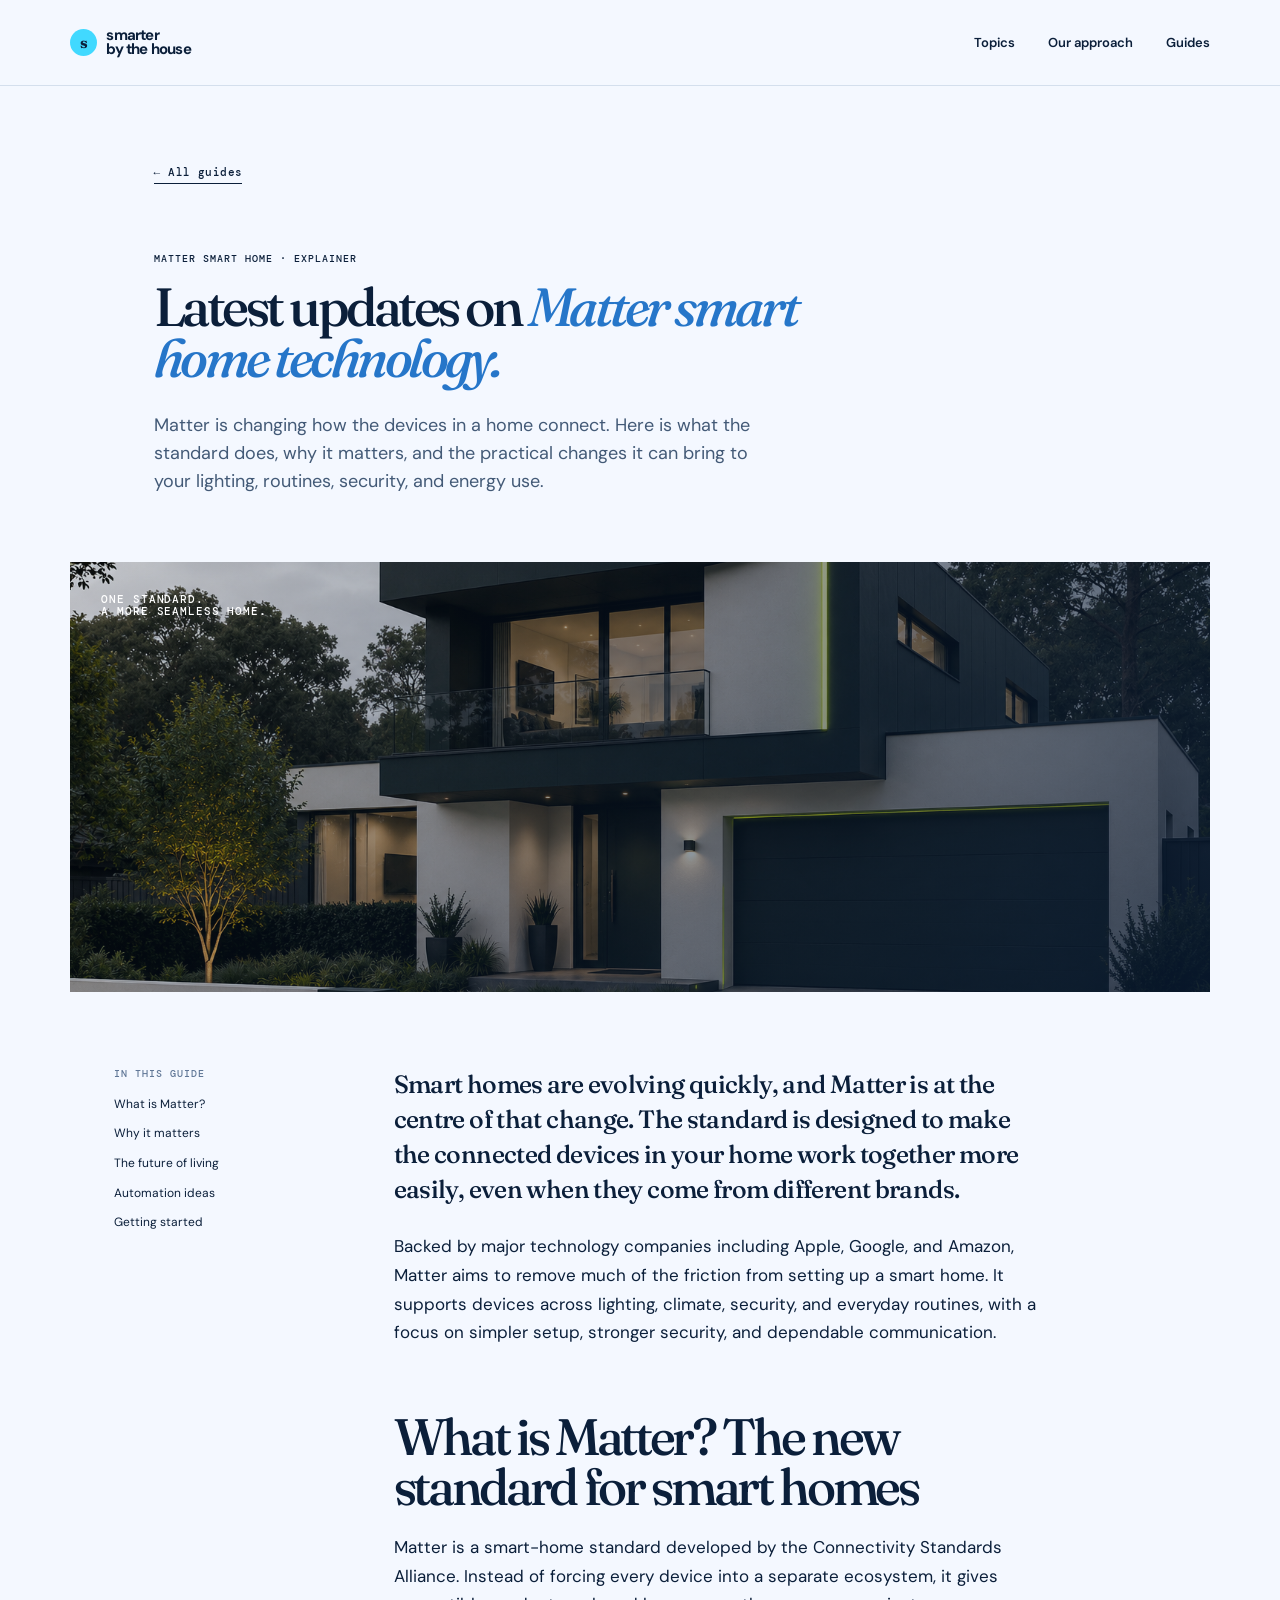
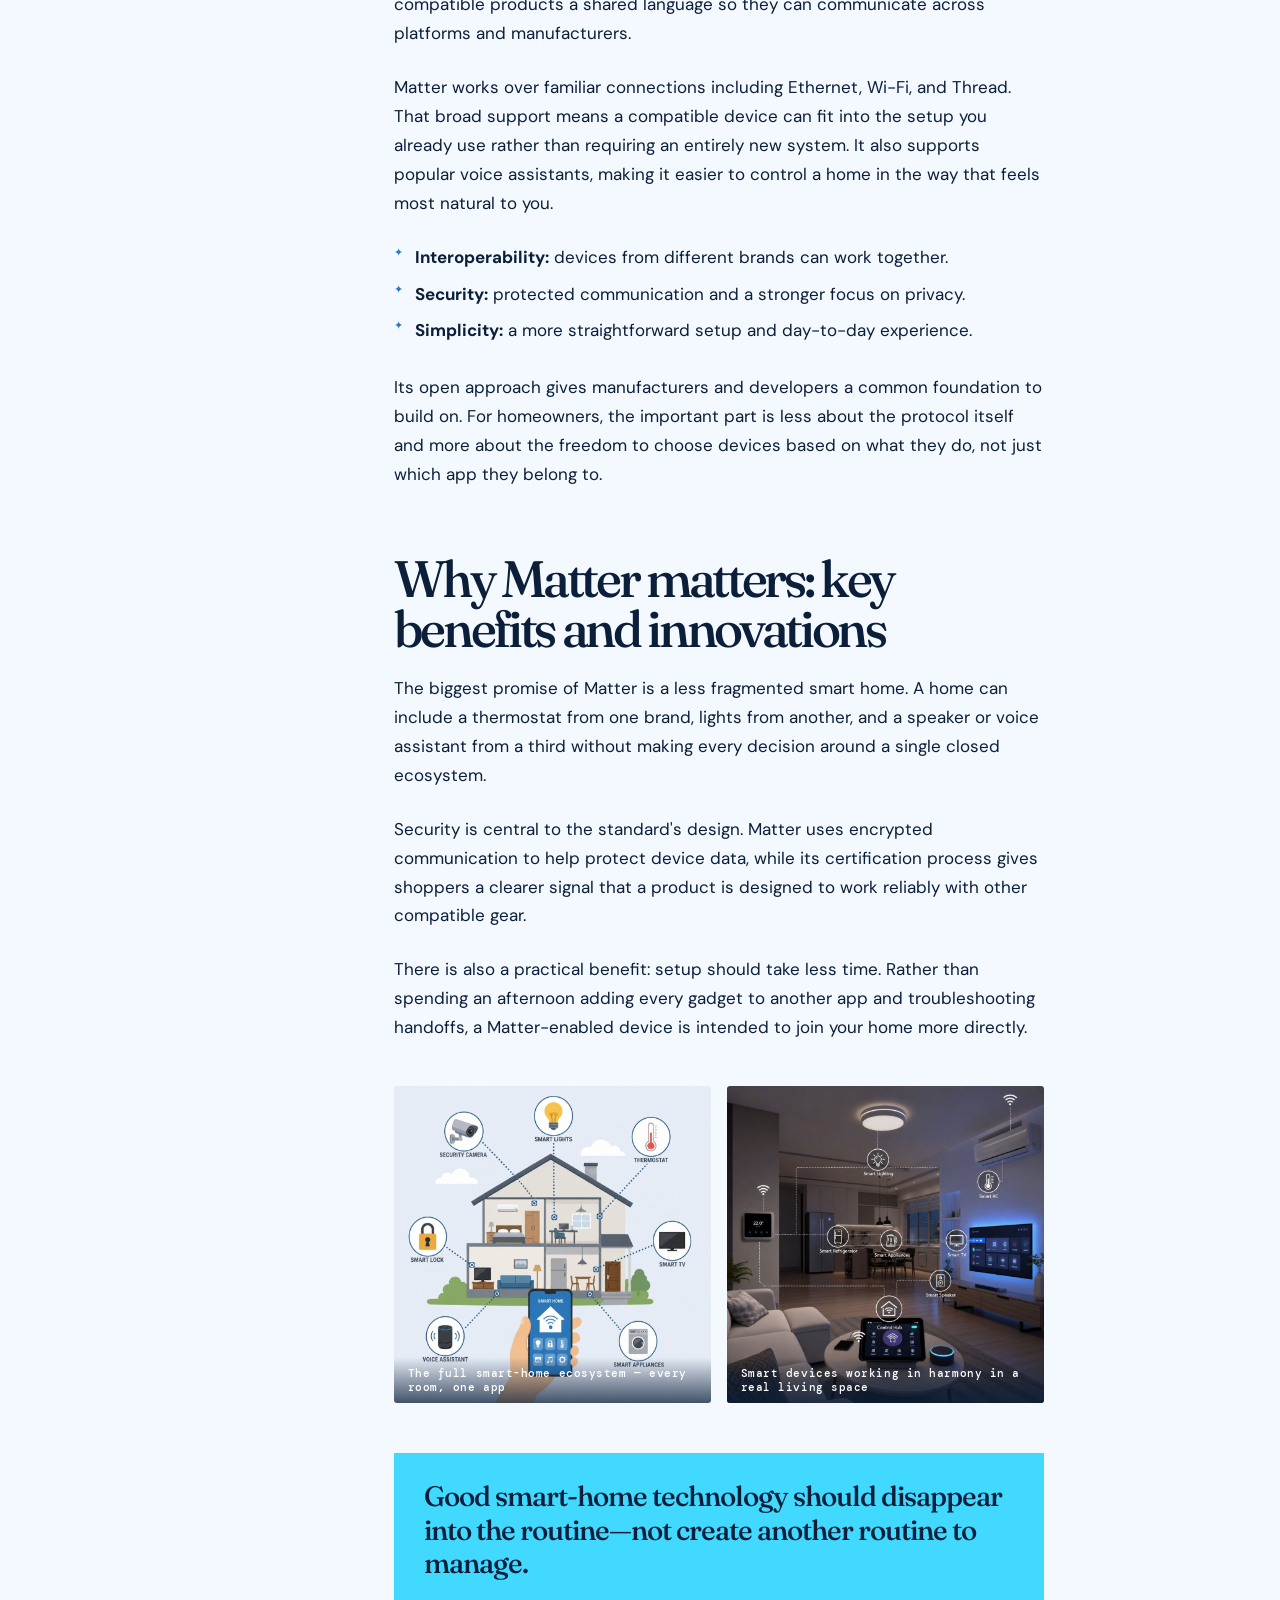
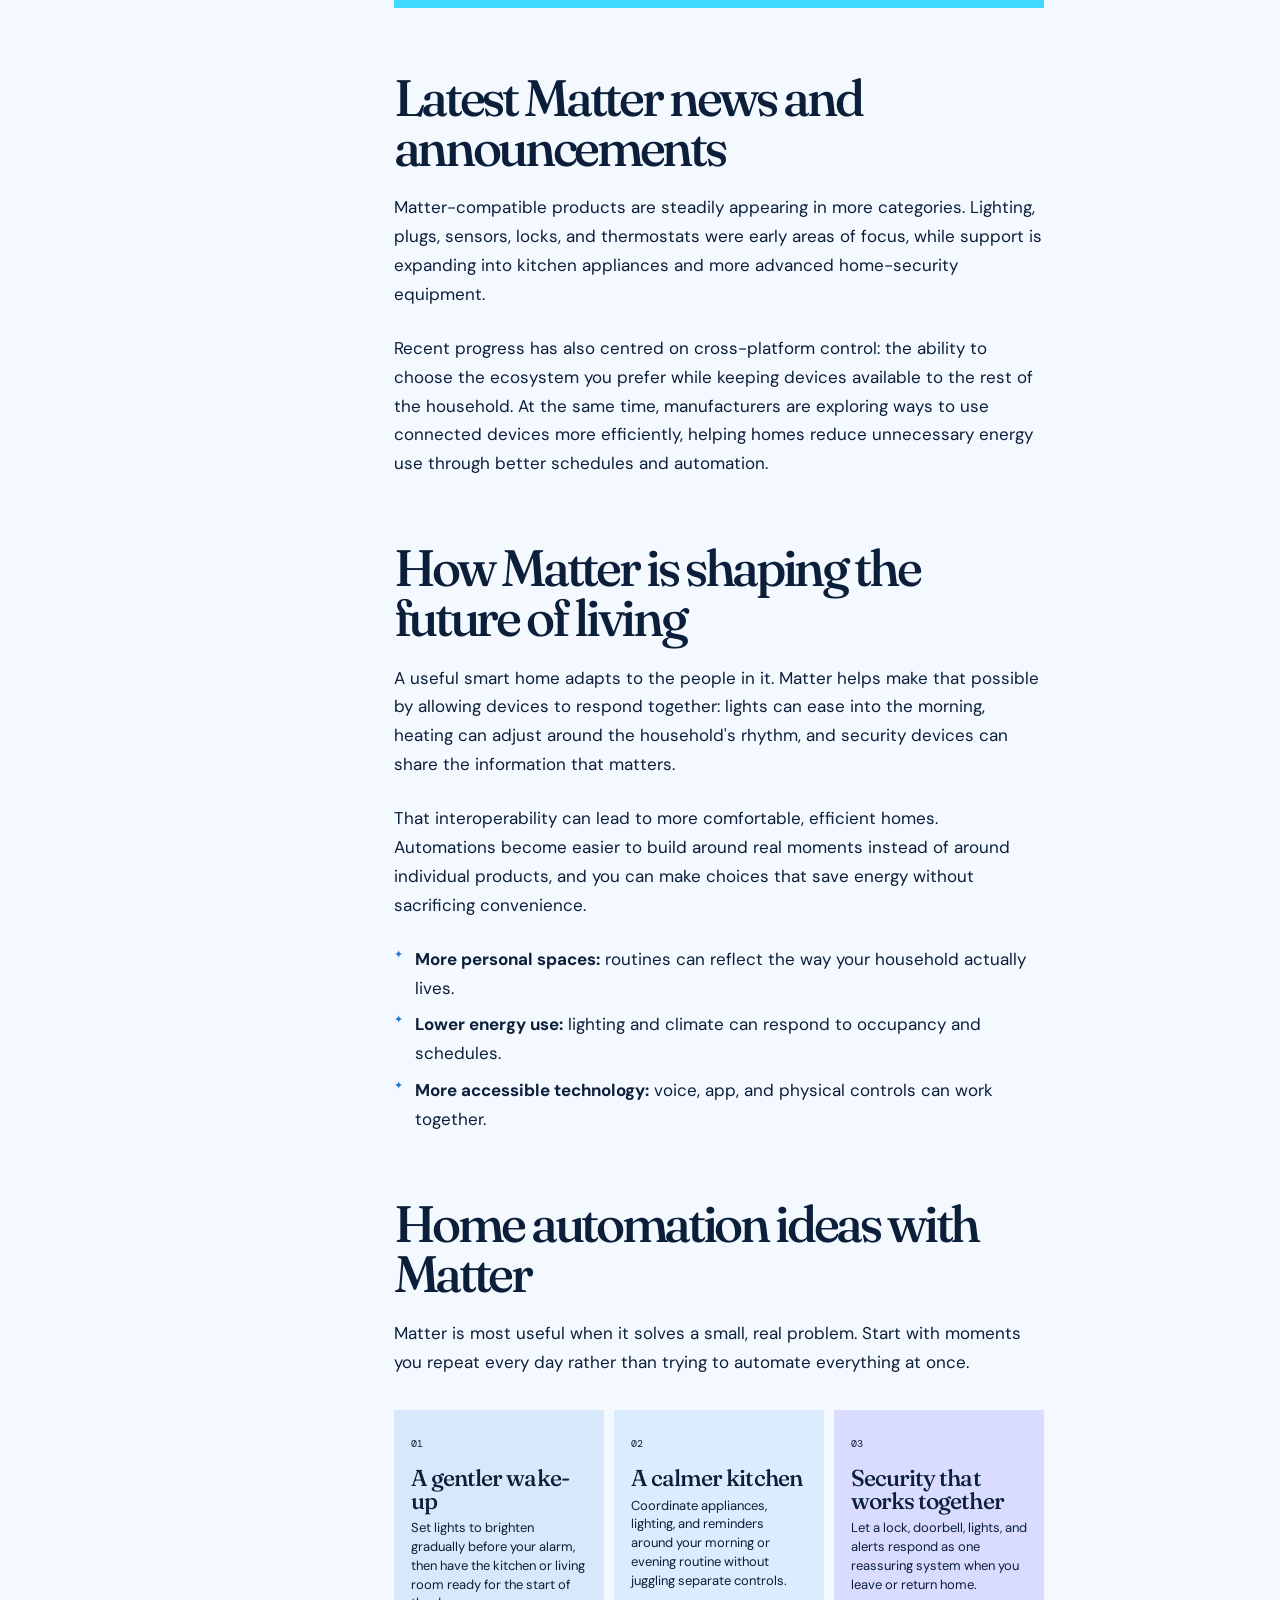
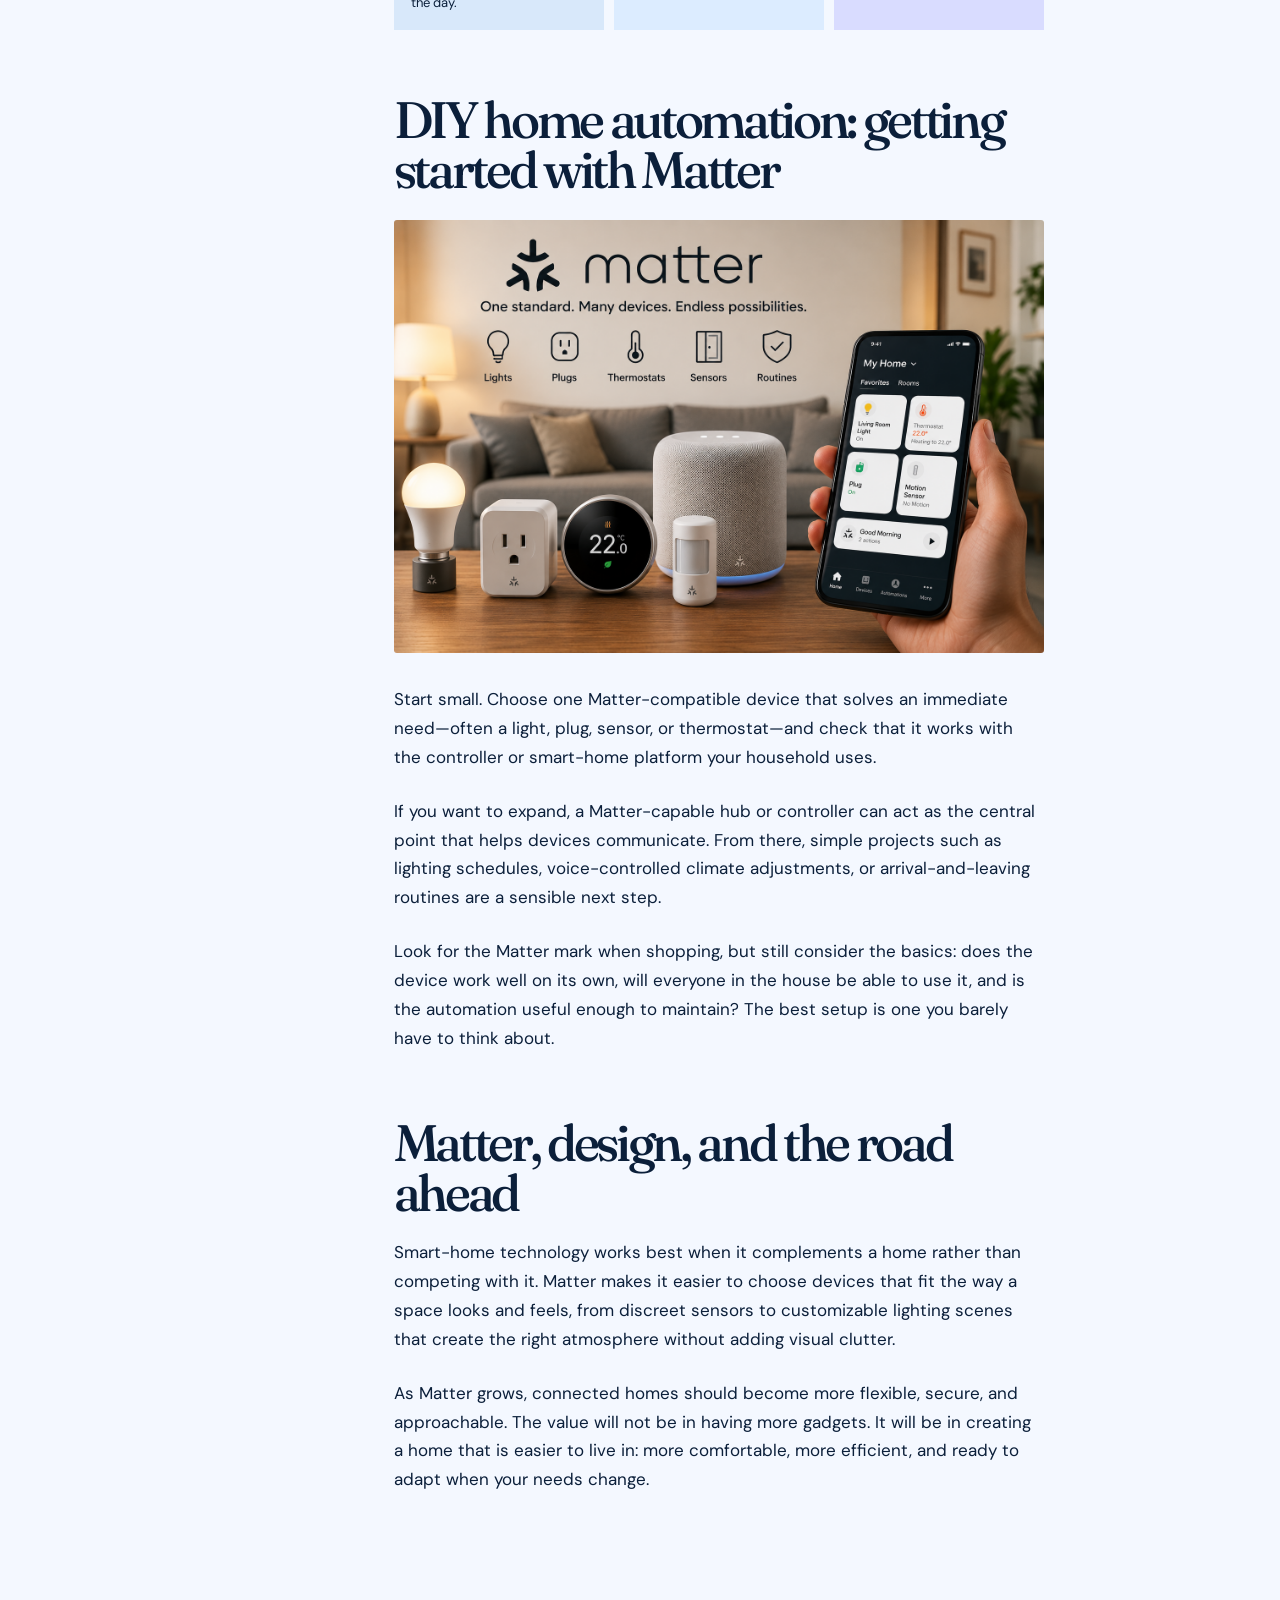
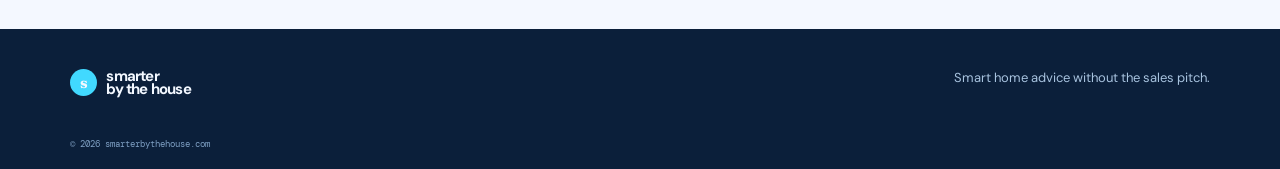
==== matter-smart-home.html @ ca1fa89e "Update matter-smart-home.html" ====
<!doctype html>
<html lang="en">
  <head>
    <meta charset="UTF-8" />
    <meta name="viewport" content="width=device-width, initial-scale=1.0" />
    <meta name="description" content="Stay updated with the latest in Matter smart home news. Discover how this revolutionary tech unifies home automation, enhancing security and interoperability." />
    <title>Matter Smart Home: Latest News &amp; Innovations | SmarterByTheHouse</title>
    <link rel="preconnect" href="https://fonts.googleapis.com" />
    <link rel="preconnect" href="https://fonts.gstatic.com" crossorigin />
    <link href="https://fonts.googleapis.com/css2?family=DM+Mono:wght@400;500&amp;family=DM+Sans:opsz,wght@9..40,400;9..40,500;9..40,600;9..40,700&amp;family=Fraunces:opsz,wght@9..144,500;9..144,600&amp;display=swap" rel="stylesheet" />
    <link rel="stylesheet" href="styles.css" />
  </head>
  <body>
    <header class="site-header" id="top">
      <a class="brand" href="/" aria-label="Smarter by the House home"><span class="brand-mark">S</span><span>smarter<br />by the house</span></a>
      <button class="menu-toggle" aria-label="Open navigation" aria-expanded="false"><span></span><span></span></button>
      <nav aria-label="Primary navigation">
        <a href="index#topics">Topics</a>
        <a href="index#approach">Our approach</a>
        <a href="index#guides">Guides</a>
      </nav>
    </header>

    <main>
      <article class="article-page">
        <header class="article-hero">
          <a class="back-link" href="index#guides">&larr; All guides</a>
          <p class="eyebrow">MATTER SMART HOME &middot; EXPLAINER</p>
          <h1>Latest updates on <em>Matter smart home technology.</em></h1>
          <p class="article-dek">Matter is changing how the devices in a home connect. Here is what the standard does, why it matters, and the practical changes it can bring to your lighting, routines, security, and energy use.</p>
        </header>

        <div class="article-feature" role="img" aria-label="A connected smart home at dusk"><span>ONE STANDARD.<br />A MORE SEAMLESS HOME.</span></div>

        <div class="article-layout">
          <aside class="article-aside" aria-label="Article details">
            <p>IN THIS GUIDE</p>
            <a href="#what-is-matter">What is Matter?</a>
            <a href="#why-it-matters">Why it matters</a>
            <a href="#living">The future of living</a>
            <a href="#ideas">Automation ideas</a>
            <a href="#getting-started">Getting started</a>
          </aside>

          <div class="article-content">
            <p class="article-lead">Smart homes are evolving quickly, and Matter is at the centre of that change. The standard is designed to make the connected devices in your home work together more easily, even when they come from different brands.</p>
            <p>Backed by major technology companies including Apple, Google, and Amazon, Matter aims to remove much of the friction from setting up a smart home. It supports devices across lighting, climate, security, and everyday routines, with a focus on simpler setup, stronger security, and dependable communication.</p>

            <h2 id="what-is-matter">What is Matter? The new standard for smart homes</h2>
            <p>Matter is a smart-home standard developed by the Connectivity Standards Alliance. Instead of forcing every device into a separate ecosystem, it gives compatible products a shared language so they can communicate across platforms and manufacturers.</p>
            <p>Matter works over familiar connections including Ethernet, Wi-Fi, and Thread. That broad support means a compatible device can fit into the setup you already use rather than requiring an entirely new system. It also supports popular voice assistants, making it easier to control a home in the way that feels most natural to you.</p>
            <ul>
              <li><strong>Interoperability:</strong> devices from different brands can work together.</li>
              <li><strong>Security:</strong> protected communication and a stronger focus on privacy.</li>
              <li><strong>Simplicity:</strong> a more straightforward setup and day-to-day experience.</li>
            </ul>
            <p>Its open approach gives manufacturers and developers a common foundation to build on. For homeowners, the important part is less about the protocol itself and more about the freedom to choose devices based on what they do, not just which app they belong to.</p>

            <h2 id="why-it-matters">Why Matter matters: key benefits and innovations</h2>
            <p>The biggest promise of Matter is a less fragmented smart home. A home can include a thermostat from one brand, lights from another, and a speaker or voice assistant from a third without making every decision around a single closed ecosystem.</p>
            <p>Security is central to the standard's design. Matter uses encrypted communication to help protect device data, while its certification process gives shoppers a clearer signal that a product is designed to work reliably with other compatible gear.</p>
            <p>There is also a practical benefit: setup should take less time. Rather than spending an afternoon adding every gadget to another app and troubleshooting handoffs, a Matter-enabled device is intended to join your home more directly.</p>


            <div class="article-showcase">
              <figure class="article-showcase-fig">
                <img src="assets/smart-home-ecosystem.png" alt="Smart home ecosystem diagram showing connected devices — smart lights, thermostat, security camera, smart lock, smart TV, smart appliances and voice assistant — all linked to a central smartphone app" loading="lazy" />
                <figcaption>The full smart-home ecosystem &mdash; every room, one app</figcaption>
              </figure>
              <figure class="article-showcase-fig">
                <img src="assets/connected-smart-home.png" alt="Modern living room with smart home devices connected via a control hub, including smart lighting, refrigerator, appliances, TV, speaker and AC" loading="lazy" />
                <figcaption>Smart devices working in harmony in a real living space</figcaption>
              </figure>
            </div>

            <blockquote>Good smart-home technology should disappear into the routine&mdash;not create another routine to manage.</blockquote>

            <h2>Latest Matter news and announcements</h2>
            <p>Matter-compatible products are steadily appearing in more categories. Lighting, plugs, sensors, locks, and thermostats were early areas of focus, while support is expanding into kitchen appliances and more advanced home-security equipment.</p>
            <p>Recent progress has also centred on cross-platform control: the ability to choose the ecosystem you prefer while keeping devices available to the rest of the household. At the same time, manufacturers are exploring ways to use connected devices more efficiently, helping homes reduce unnecessary energy use through better schedules and automation.</p>

            <h2 id="living">How Matter is shaping the future of living</h2>
            <p>A useful smart home adapts to the people in it. Matter helps make that possible by allowing devices to respond together: lights can ease into the morning, heating can adjust around the household's rhythm, and security devices can share the information that matters.</p>
            <p>That interoperability can lead to more comfortable, efficient homes. Automations become easier to build around real moments instead of around individual products, and you can make choices that save energy without sacrificing convenience.</p>
            <ul>
              <li><strong>More personal spaces:</strong> routines can reflect the way your household actually lives.</li>
              <li><strong>Lower energy use:</strong> lighting and climate can respond to occupancy and schedules.</li>
              <li><strong>More accessible technology:</strong> voice, app, and physical controls can work together.</li>
            </ul>

            <h2 id="ideas">Home automation ideas with Matter</h2>
            <p>Matter is most useful when it solves a small, real problem. Start with moments you repeat every day rather than trying to automate everything at once.</p>
            <div class="idea-grid">
              <section><span>01</span><h3>A gentler wake-up</h3><p>Set lights to brighten gradually before your alarm, then have the kitchen or living room ready for the start of the day.</p></section>
              <section><span>02</span><h3>A calmer kitchen</h3><p>Coordinate appliances, lighting, and reminders around your morning or evening routine without juggling separate controls.</p></section>
              <section><span>03</span><h3>Security that works together</h3><p>Let a lock, doorbell, lights, and alerts respond as one reassuring system when you leave or return home.</p></section>
            </div>

            <h2 id="getting-started">DIY home automation: getting started with Matter</h2>
            <figure class="article-matter-img">
              <img src="assets/ChatGPT Image Jul 29, 2026, 10_33_32 PM.png" alt="Matter smart home standard — one standard, many devices including lights, plugs, thermostats, sensors and routines, all controlled from a smartphone app" loading="lazy" />
            </figure>
            <p>Start small. Choose one Matter-compatible device that solves an immediate need&mdash;often a light, plug, sensor, or thermostat&mdash;and check that it works with the controller or smart-home platform your household uses.</p>
            <p>If you want to expand, a Matter-capable hub or controller can act as the central point that helps devices communicate. From there, simple projects such as lighting schedules, voice-controlled climate adjustments, or arrival-and-leaving routines are a sensible next step.</p>
            <p>Look for the Matter mark when shopping, but still consider the basics: does the device work well on its own, will everyone in the house be able to use it, and is the automation useful enough to maintain? The best setup is one you barely have to think about.</p>

            <h2>Matter, design, and the road ahead</h2>
            <p>Smart-home technology works best when it complements a home rather than competing with it. Matter makes it easier to choose devices that fit the way a space looks and feels, from discreet sensors to customizable lighting scenes that create the right atmosphere without adding visual clutter.</p>
            <p>As Matter grows, connected homes should become more flexible, secure, and approachable. The value will not be in having more gadgets. It will be in creating a home that is easier to live in: more comfortable, more efficient, and ready to adapt when your needs change.</p>
          </div>
        </div>
      </article>
    </main>

    <footer>
      <a class="brand" href="/"><span class="brand-mark">S</span><span>smarter<br />by the house</span></a>
      <p>Smart home advice without the sales pitch.</p>
      <small>&copy; 2026 smarterbythehouse.com</small>
    </footer>
    <script src="script.js"></script>
  </body>
</html>
---- styles.css ----
:root { --ink: #0b1f3a; --paper: #f4f8ff; --acid: #41d9ff; --orange: #5d7cff; --muted: #566b85; --line: #d4dfed; }
* { box-sizing: border-box; }
html { scroll-behavior: smooth; }
body { margin: 0; background: var(--paper); color: var(--ink); font-family: "DM Sans", sans-serif; }
a { color: inherit; text-decoration: none; }
.site-header { height: 86px; padding: 0 clamp(1.5rem, 5.5vw, 5.5rem); display: flex; align-items: center; justify-content: space-between; border-bottom: 1px solid var(--line); }
.brand { display: flex; align-items: center; gap: 9px; width: fit-content; font-size: 15px; font-weight: 700; line-height: .88; letter-spacing: -.8px; text-transform: lowercase; }
.brand-mark { width: 27px; height: 27px; display: grid; place-items: center; border-radius: 50%; background: var(--acid); font-family: Fraunces, serif; font-size: 15px; }
nav { display: flex; gap: 33px; font-size: 13px; font-weight: 600; }
nav a { padding: 7px 0; border-bottom: 1px solid transparent; } nav a:hover { border-color: var(--ink); }
.menu-toggle { display: none; }
.hero { min-height: 620px; display: grid; grid-template-columns: 49% 51%; padding-left: clamp(1.5rem, 5.5vw, 5.5rem); }
.hero-copy { padding: clamp(4.5rem, 9vw, 8rem) 3rem 3rem 0; display: flex; flex-direction: column; align-items: flex-start; justify-content: center; }
.eyebrow { margin: 0 0 17px; font: 500 10px "DM Mono", monospace; letter-spacing: .1em; }
h1, h2 { margin: 0; font-family: Fraunces, Georgia, serif; font-weight: 500; letter-spacing: -.065em; line-height: .94; }
h1 { font-size: clamp(3.9rem, 7.2vw, 7rem); } h1 em, h2 em { font-style: italic; color: #2676c9; }
.hero-intro { max-width: 390px; margin: 28px 0 30px; color: #435a77; font-size: 17px; line-height: 1.55; }
.button { display: inline-flex; align-items: center; gap: 31px; padding: 15px 17px; background: var(--ink); color: #fff; font-size: 13px; font-weight: 600; } .button span { font-size: 18px; }
.hero-visual { position: relative; overflow: hidden; min-height: 620px; background: #8fb5ea url("assets/modern-smart-home.png") center / cover no-repeat; }
.sun { position: absolute; top: 12%; right: 10%; width: min(34vw, 440px); aspect-ratio: 1; border-radius: 50%; background: #d9f6ff; }
.window { position: absolute; inset: 0; display: grid; grid-template-columns: 1fr 1fr; grid-template-rows: 1fr 1fr; border: 13px solid #dceaff; opacity: .76; } .window i { border: 4px solid #dceaff; }
.lamp { position: absolute; left: 22%; bottom: 12%; width: 180px; height: 270px; z-index: 2; } .lamp span { position: absolute; left: 24px; top: 0; width: 132px; height: 100px; border-radius: 70px 70px 18px 18px; background: #5d7cff; } .lamp i { position: absolute; left: 84px; top: 98px; width: 13px; height: 160px; background: #173a65; } .lamp i::after { content: ""; position: absolute; bottom: 0; left: -39px; width: 91px; height: 12px; border-radius: 50%; background: #173a65; }
.plant { position: absolute; right: 3%; bottom: -10px; width: 180px; height: 250px; z-index: 2; } .plant::after { content: ""; position: absolute; bottom: 0; left: 63px; width: 72px; height: 70px; border-radius: 45% 45% 8px 8px; background: #9fc7ed; } .plant i { position: absolute; bottom: 55px; left: 94px; width: 42px; height: 147px; border-radius: 100% 0 100% 0; background: #176eaa; transform-origin: bottom left; } .plant i:nth-child(2) { transform: rotate(43deg) scale(.82); } .plant i:nth-child(3) { transform: rotate(84deg) scale(.72); } .plant i:nth-child(4) { transform: rotate(-42deg) scale(.83); } .plant i:nth-child(5) { transform: rotate(-82deg) scale(.7); }
.hero-visual p { position: absolute; top: 32px; left: 32px; z-index: 3; margin: 0; font: 500 11px/1.04 "DM Mono", monospace; letter-spacing: .05em; }
.intro-band { min-height: 56px; display: flex; align-items: center; justify-content: space-around; gap: 30px; overflow: hidden; background: var(--acid); white-space: nowrap; font: 500 11px "DM Mono", monospace; letter-spacing: .07em; } .intro-band span { font-size: 18px; }
.section { padding: 118px clamp(1.5rem, 5.5vw, 5.5rem); } .section-heading { max-width: 620px; } h2 { font-size: clamp(3rem, 5vw, 4.8rem); }
.topic-grid { display: grid; grid-template-columns: repeat(4, 1fr); gap: 14px; margin-top: 55px; }.topic-card { position: relative; min-height: 273px; padding: 20px; display: flex; flex-direction: column; overflow: hidden; }.topic-card--light { background: #dcecff; }.topic-card--climate { background: #cceaf4; }.topic-card--security { background: #d9dcff; }.topic-card--routines { background: #b9e5e0; }.topic-number { font: 10px "DM Mono", monospace; }.topic-card h3 { margin: auto 0 10px; font: 500 29px/.97 Fraunces, serif; letter-spacing: -.05em; }.topic-card p { max-width: 200px; margin: 0; font-size: 13px; line-height: 1.45; }.topic-icon { position: absolute; top: -29px; right: -3px; font: 108px/.9 Fraunces, serif; opacity: .22; }
.approach { display: grid; grid-template-columns: 48% 52%; background: var(--ink); color: #f3f8ff; }.approach-art { position: relative; min-height: 600px; overflow: hidden; background: #1c5d99; }.home-shape { position: absolute; width: 340px; height: 285px; bottom: 0; left: 50%; background: #82c4ff; transform: translateX(-50%); }.home-shape::before { content: ""; position: absolute; width: 250px; height: 250px; top: -125px; left: 45px; background: #82c4ff; transform: rotate(45deg); }.home-shape i { position: absolute; z-index: 2; background: #123e70; }.home-shape i:nth-child(1) { left: 44px; bottom: 0; width: 100px; height: 150px; }.home-shape i:nth-child(2) { right: 45px; bottom: 40px; width: 72px; height: 72px; }.home-shape i:nth-child(3) { right: 45px; bottom: 142px; width: 72px; height: 72px; }.home-shape i:nth-child(4) { right: 136px; bottom: 142px; width: 72px; height: 72px; }.approach-art > span { position: absolute; top: 34px; left: 34px; font: 500 11px/.98 "DM Mono", monospace; letter-spacing: .08em; }.approach-copy { padding: 104px clamp(1.5rem, 7vw, 8rem); }.approach-copy h2 em { color: var(--acid); }.approach-copy > p:not(.eyebrow) { max-width: 445px; margin: 31px 0; color: #bfdbf4; font-size: 16px; line-height: 1.6; }.approach-copy ul { margin: 0; padding: 0; list-style: none; border-top: 1px solid #476c94; }.approach-copy li { padding: 15px 0; border-bottom: 1px solid #476c94; font-size: 14px; }.approach-copy li span { display: inline-block; width: 48px; color: var(--acid); font: 10px "DM Mono", monospace; }
.guides { background: #e8f1fc; }
.guide-grid { display: grid; grid-template-columns: repeat(2, 1fr); gap: 14px; margin-top: 55px; }
.guide-card { min-height: 305px; padding: 28px; display: flex; flex-direction: column; background: #fbfdff; border: 1px solid var(--line); }
.guide-card:nth-child(2) { background: #d8e8fa; }
.guide-type { margin: 0; font: 500 10px "DM Mono", monospace; letter-spacing: .1em; }
.guide-card h3 { max-width: 430px; margin: 54px 0 13px; font: 500 clamp(1.85rem, 3vw, 2.7rem)/.98 Fraunces, serif; letter-spacing: -.05em; }
.guide-card > p:not(.guide-type) { max-width: 510px; margin: 0; color: #435a77; font-size: 14px; line-height: 1.55; }
.guide-card a { width: fit-content; margin-top: auto; padding-top: 26px; font-size: 13px; font-weight: 600; border-bottom: 1px solid var(--ink); }
.guide-card a span { margin-left: 22px; font-size: 17px; }
footer { display: grid; grid-template-columns: 1fr 1fr; gap: 12px; padding: 40px clamp(1.5rem, 5.5vw, 5.5rem) 19px; background: var(--ink); color: #f3f8ff; } footer > p { margin: 0; color: #a8c3df; font-size: 13px; text-align: right; } footer small { grid-column: 1 / -1; margin-top: 30px; color: #7fa0c4; font: 9px "DM Mono", monospace; }
.article-page { padding-bottom: 110px; }
.article-hero { max-width: 980px; padding: 74px clamp(1.5rem, 12vw, 12rem) 66px; }
.back-link { display: inline-block; margin-bottom: 68px; padding-bottom: 4px; border-bottom: 1px solid var(--ink); font: 500 11px "DM Mono", monospace; letter-spacing: .04em; }
.article-hero h1 { font-size: clamp(2.4rem, 4.2vw, 4.2rem); }
.article-dek { max-width: 620px; margin: 29px 0 0; color: #4e5d53; font-size: 18px; line-height: 1.55; }
.article-feature { min-height: 430px; margin: 0 clamp(1.5rem, 5.5vw, 5.5rem); padding: 31px; display: flex; align-items: flex-start; background: linear-gradient(125deg, rgba(25,42,34,.1), rgba(25,42,34,.6)), url("assets/modern-smart-home.png") center / cover; color: #fff; }
.article-feature span { font: 500 11px/1.1 "DM Mono", monospace; letter-spacing: .08em; }
.article-layout { display: grid; grid-template-columns: 190px minmax(0, 650px); gap: clamp(2rem, 7vw, 8rem); max-width: 1100px; margin: 75px auto 0; padding: 0 1.5rem; }
.article-aside { align-self: start; position: sticky; top: 30px; display: flex; flex-direction: column; gap: 13px; font-size: 12px; line-height: 1.3; }
.article-aside p { margin: 0 0 4px; color: #607064; font: 500 10px "DM Mono", monospace; letter-spacing: .1em; }
.article-aside a { width: fit-content; border-bottom: 1px solid transparent; }.article-aside a:hover { border-color: var(--ink); }
.article-content { font-size: 17px; line-height: 1.7; }.article-content p { margin: 0 0 25px; }.article-lead { color: var(--ink); font: 500 25px/1.4 Fraunces, serif; letter-spacing: -.025em; }.article-content h2 { margin: 65px 0 20px; font-size: clamp(2.35rem, 4vw, 3.6rem); line-height: .98; }.article-content h3 { margin: 11px 0 7px; font: 500 23px/.98 Fraunces, serif; letter-spacing: -.04em; }.article-content ul { margin: 0 0 28px; padding: 0; list-style: none; }.article-content li { margin-bottom: 8px; padding-left: 21px; position: relative; }.article-content li::before { content: "✦"; position: absolute; left: 0; color: #6f9047; font-size: 11px; }.article-content blockquote { margin: 47px 0; padding: 27px 30px; background: var(--acid); font: 500 28px/1.2 Fraunces, serif; letter-spacing: -.035em; }.idea-grid { display: grid; grid-template-columns: repeat(3, 1fr); gap: 10px; margin: 33px 0 49px; }.idea-grid section { padding: 17px; background: #d8e5d1; }.idea-grid section:nth-child(2) { background: #e8dfc8; }.idea-grid section:nth-child(3) { background: #d9d0ea; }.idea-grid span { font: 10px "DM Mono", monospace; }.idea-grid p { margin: 0; font-size: 13px; line-height: 1.45; }
.article-dek { color: #435a77; }
.article-matter-img { margin: 24px 0 32px; }
.article-matter-img img { width: 100%; border-radius: 3px; display: block; }
.article-feature { background-image: linear-gradient(125deg, rgba(11,31,58,.12), rgba(11,31,58,.72)), url("assets/modern-smart-home.png"); }
.article-aside p { color: #607797; }
.article-content li::before { color: #2676c9; }
.idea-grid section { background: #d8e8fa; }.idea-grid section:nth-child(2) { background: #dcecff; }.idea-grid section:nth-child(3) { background: #d9dcff; }
.article-showcase { display: grid; grid-template-columns: 1fr 1fr; gap: 16px; margin: 44px 0 50px; }
.article-showcase-fig { margin: 0; position: relative; overflow: hidden; border-radius: 3px; }
.article-showcase-fig img { width: 100%; aspect-ratio: 1 / 1; object-fit: cover; display: block; transition: transform .5s ease; }
.article-showcase-fig:hover img { transform: scale(1.04); }
.article-showcase-fig figcaption { position: absolute; bottom: 0; left: 0; right: 0; padding: 9px 14px; background: linear-gradient(to top, rgba(11,31,58,.75), transparent); color: #fff; font: 500 11px "DM Mono", monospace; letter-spacing: .05em; }
@media (max-width: 850px) { .site-header { height: 68px; }.menu-toggle { display: grid; gap: 5px; padding: 10px; border: 0; background: transparent; }.menu-toggle span { display: block; width: 21px; height: 1px; background: var(--ink); } nav { position: absolute; top: 68px; left: 0; right: 0; z-index: 10; display: none; padding: 12px 5vw 19px; flex-direction: column; gap: 4px; background: var(--paper); border-bottom: 1px solid var(--line); } nav.open { display: flex; } nav a { padding: 9px 0; }.hero { min-height: 0; grid-template-columns: 1fr; padding: 0; }.hero-copy { min-height: 510px; padding: 78px 7vw 50px; }.hero-visual { min-height: 410px; }.sun { width: 310px; }.lamp { left: 19%; transform: scale(.8); transform-origin: bottom left; }.plant { transform: scale(.78); transform-origin: bottom right; }.intro-band { justify-content: flex-start; padding-left: 20px; }.intro-band p:nth-of-type(2) { display: none; }.section { padding: 76px 7vw; }.topic-grid { grid-template-columns: 1fr 1fr; margin-top: 38px; }.topic-card { min-height: 240px; }.approach { grid-template-columns: 1fr; }.approach-art { min-height: 400px; }.approach-copy { padding: 75px 7vw; }.guide-grid { grid-template-columns: 1fr; margin-top: 38px; }.guide-card { min-height: 280px; } footer { padding: 35px 7vw 18px; } }
@media (max-width: 850px) { .article-hero { padding: 55px 7vw 46px; }.article-feature { min-height: 320px; margin: 0; }.article-layout { grid-template-columns: 1fr; gap: 35px; margin-top: 52px; padding: 0 7vw; }.article-aside { position: static; padding-bottom: 22px; border-bottom: 1px solid var(--line); }.idea-grid { grid-template-columns: 1fr; }.article-showcase { grid-template-columns: 1fr; }.article-showcase-fig img { aspect-ratio: 4 / 3; } }
@media (max-width: 480px) { h1 { font-size: 3.7rem; }.hero-copy { min-height: 480px; }.topic-grid { grid-template-columns: 1fr; }.topic-card { min-height: 210px; }.hero-visual { min-height: 330px; }.window { border-width: 8px; }.window i { border-width: 3px; }.approach-art { min-height: 340px; }.home-shape { transform: translateX(-50%) scale(.78); transform-origin: bottom center; } footer { grid-template-columns: 1fr; } footer > p { text-align: left; }.article-hero h1 { font-size: 3.45rem; }.article-dek { font-size: 16px; }.back-link { margin-bottom: 48px; }.article-content { font-size: 16px; }.article-lead { font-size: 22px; }.article-content blockquote { padding: 23px; font-size: 24px; } }
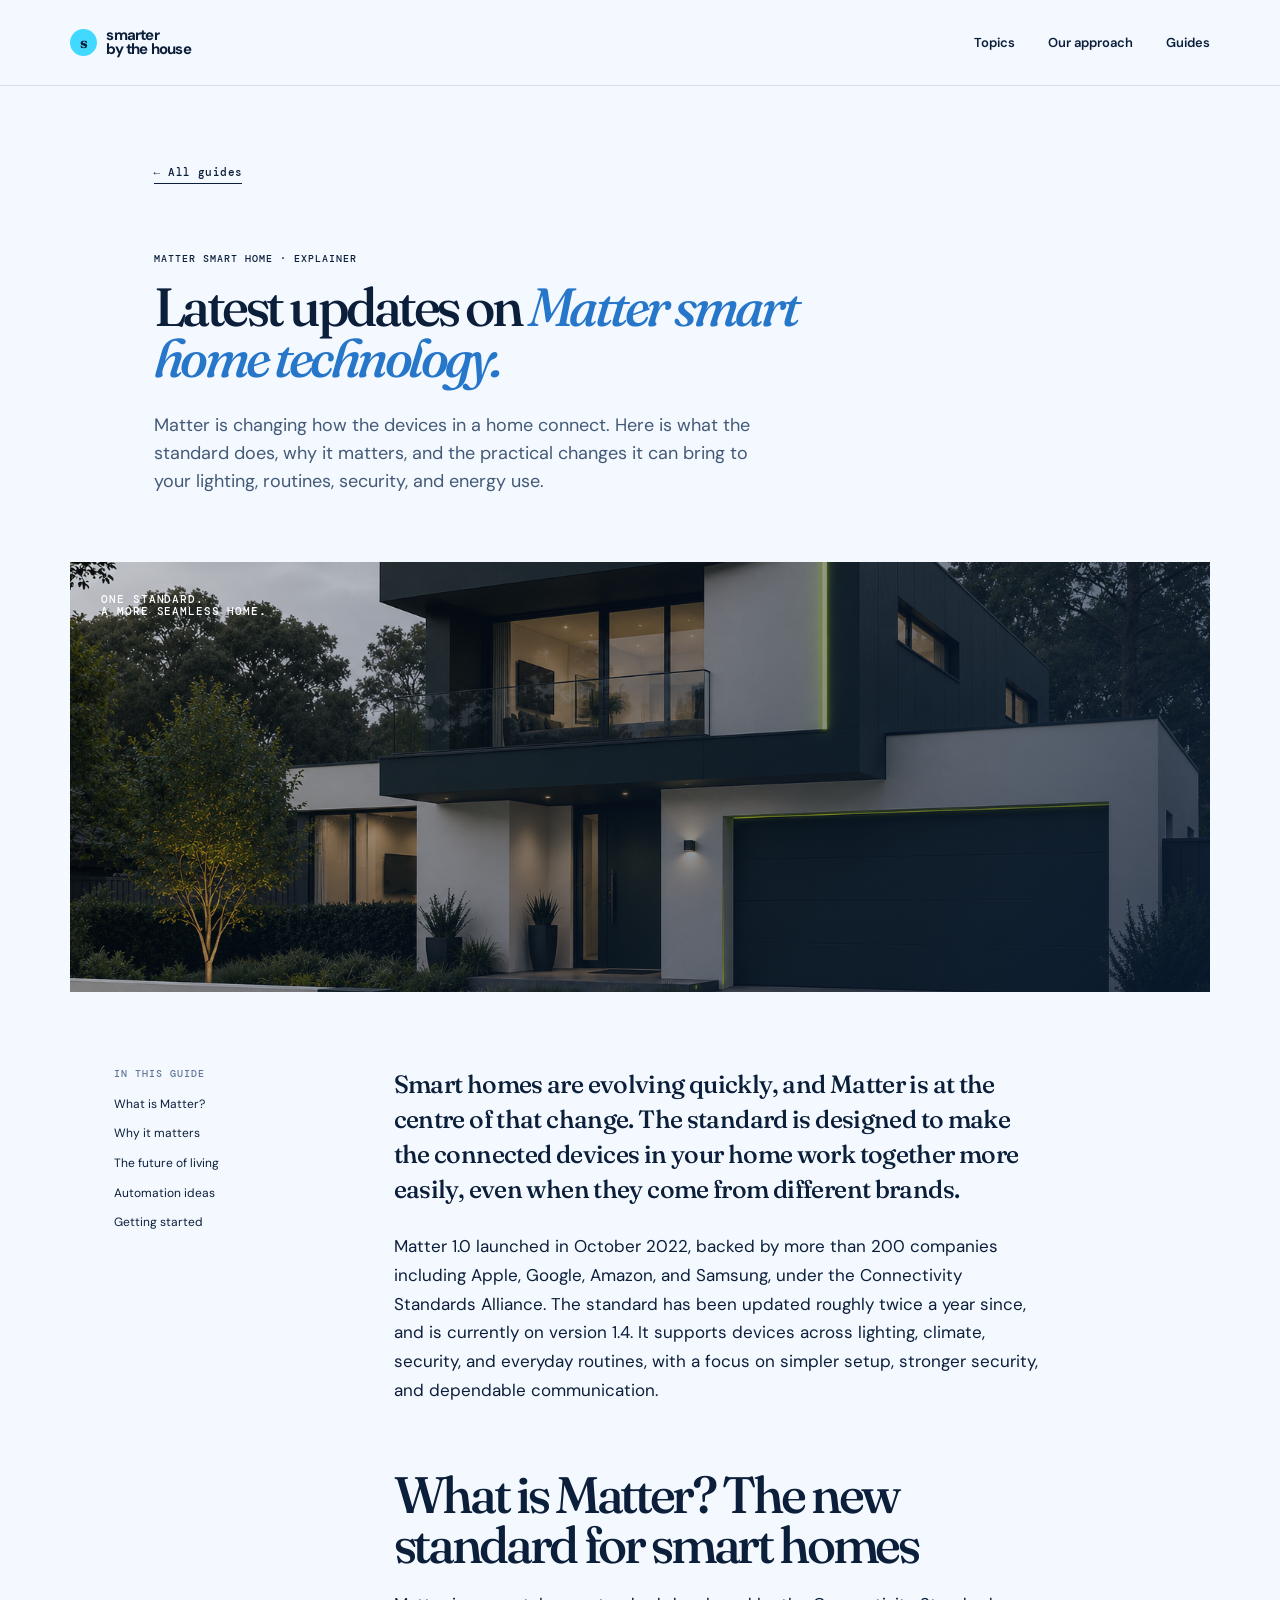
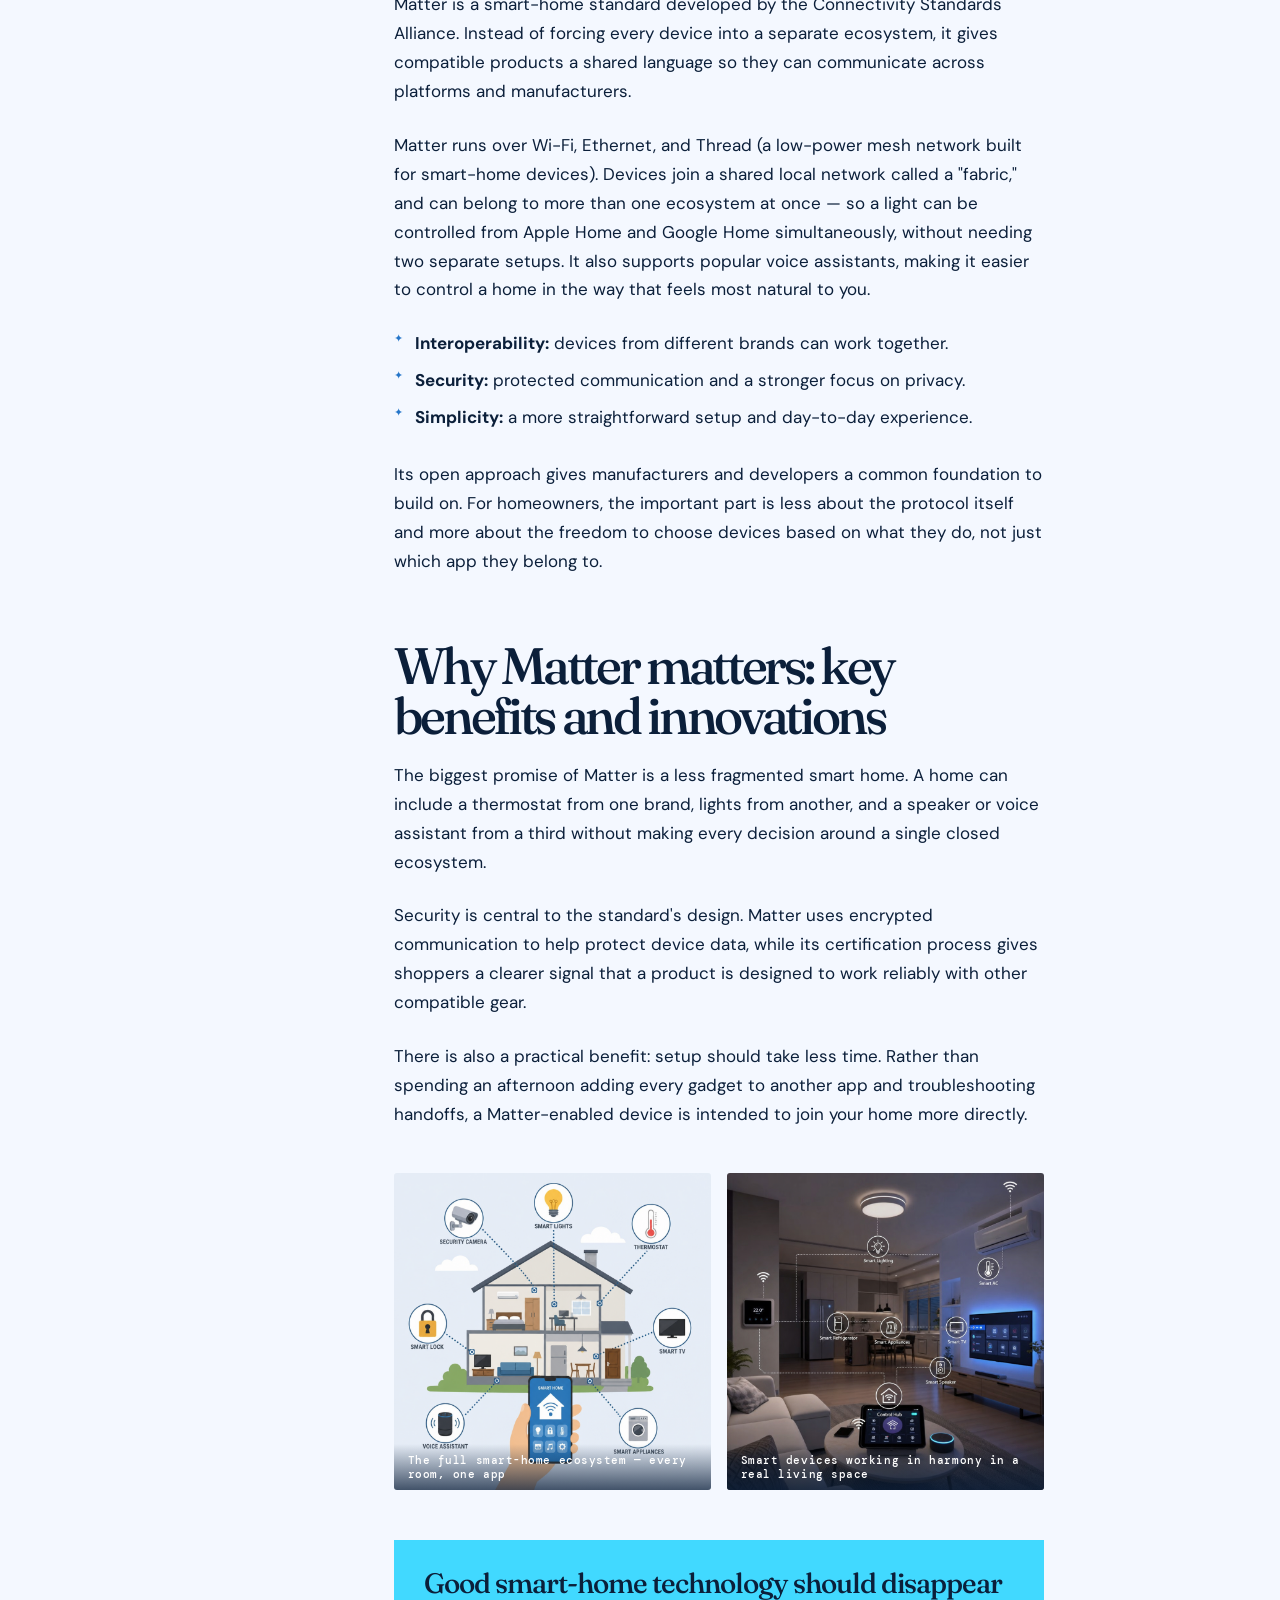
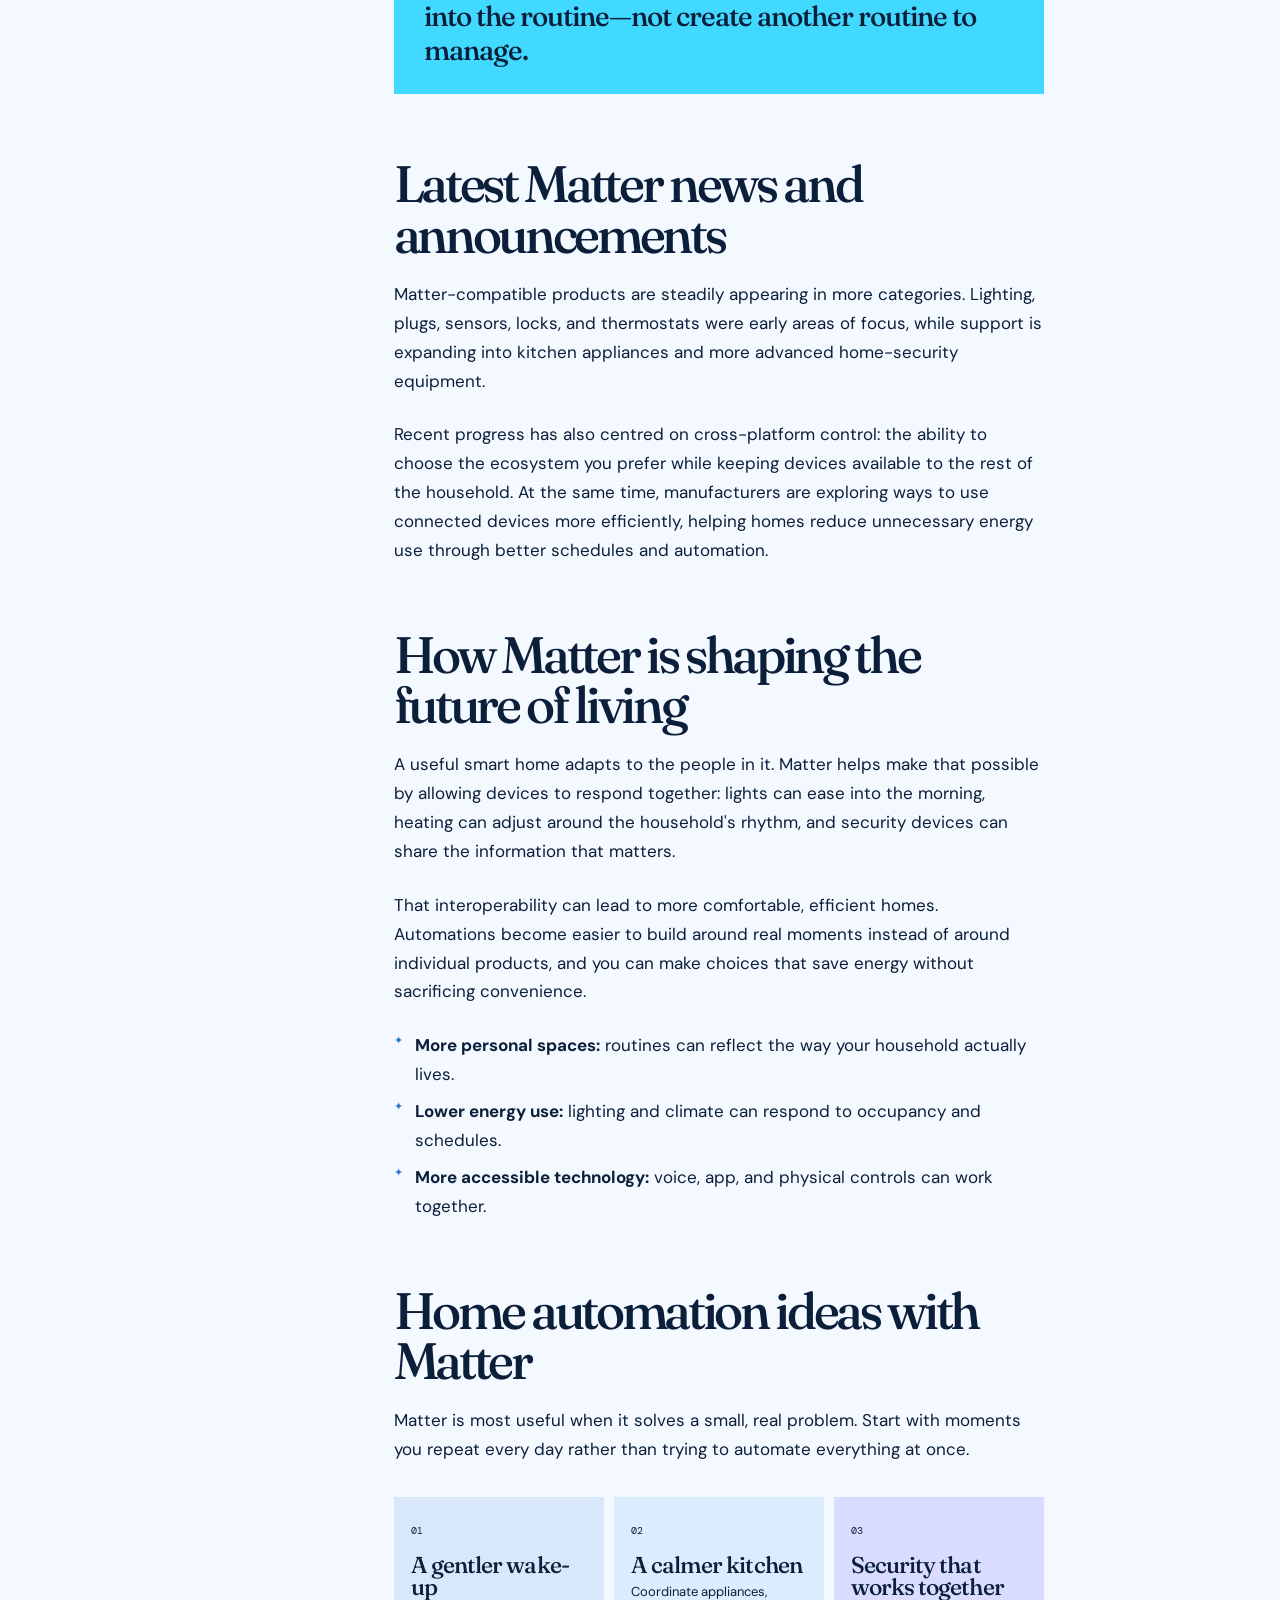
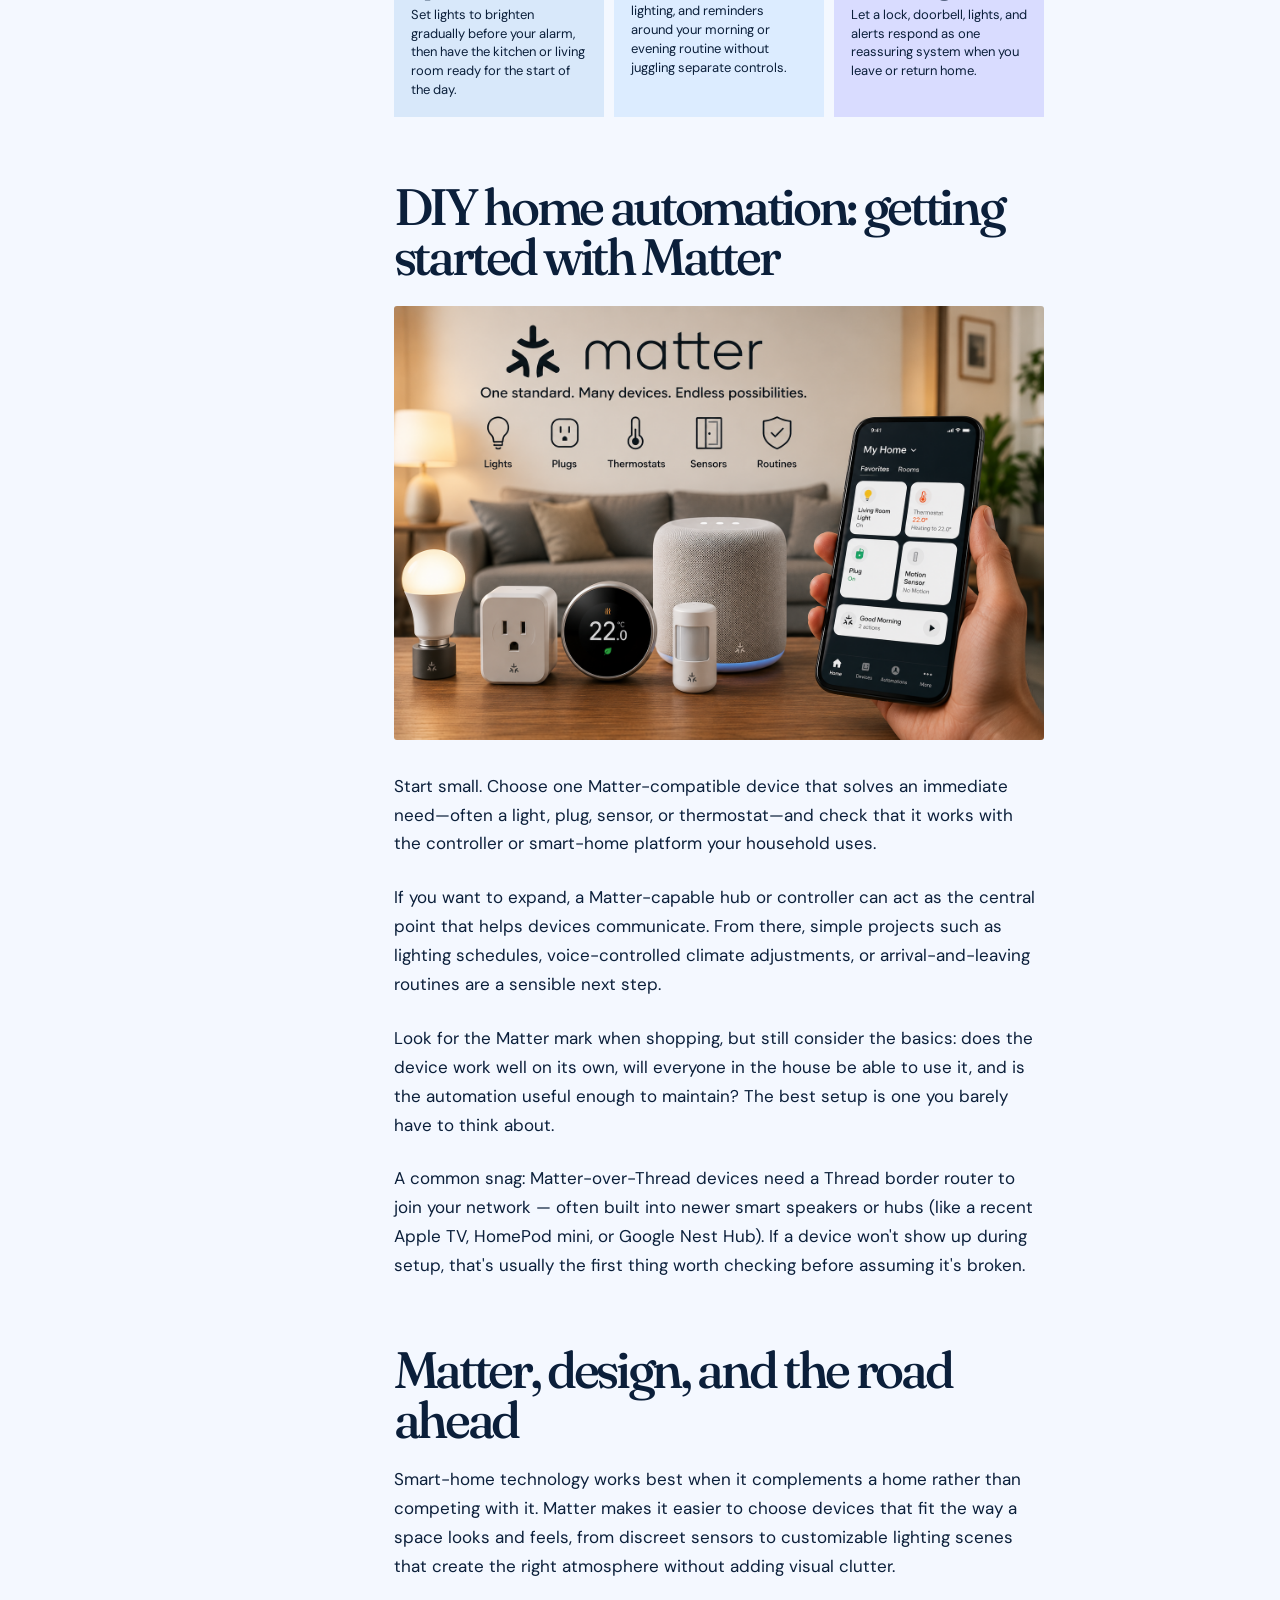
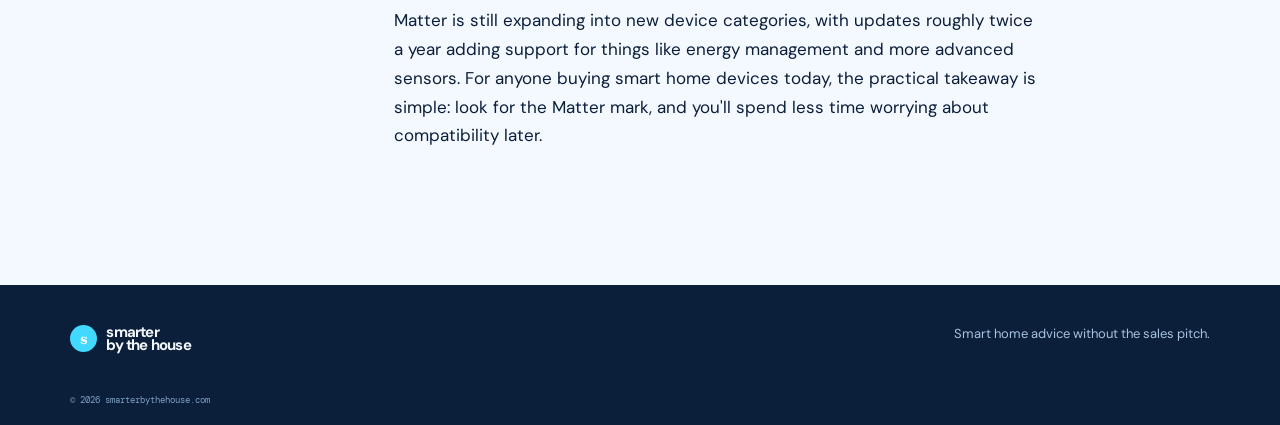
==== commit 731a7600: "Update matter-smart-home.html" ====
--- a/matter-smart-home.html
+++ b/matter-smart-home.html
@@ -1,10 +1,41 @@
 <!doctype html>
 <html lang="en">
   <head>
+    <!-- Google tag (gtag.js) -->
+<script async src="https://www.googletagmanager.com/gtag/js?id=G-PKS8S3R6WM"></script>
+<script>
+  window.dataLayer = window.dataLayer || [];
+  function gtag(){dataLayer.push(arguments);}
+  gtag('js', new Date());
+
+  gtag('config', 'G-PKS8S3R6WM');
+</script>
     <meta charset="UTF-8" />
     <meta name="viewport" content="width=device-width, initial-scale=1.0" />
     <meta name="description" content="Stay updated with the latest in Matter smart home news. Discover how this revolutionary tech unifies home automation, enhancing security and interoperability." />
     <title>Matter Smart Home: Latest News &amp; Innovations | SmarterByTheHouse</title>
+    <link rel="canonical" href="https://smarterbythehouse.donorororo.workers.dev/matter-smart-home" />
+
+    <meta property="og:type" content="article" />
+    <meta property="og:title" content="Matter Smart Home: Latest News & Innovations | SmarterByTheHouse" />
+    <meta property="og:description" content="Stay updated with the latest in Matter smart home news. Discover how this revolutionary tech unifies home automation, enhancing security and interoperability." />
+    <meta property="og:url" content="https://smarterbythehouse.donorororo.workers.dev/matter-smart-home" />
+
+    <meta name="twitter:card" content="summary_large_image" />
+    <meta name="twitter:title" content="Matter Smart Home: Latest News & Innovations | SmarterByTheHouse" />
+
+    <script type="application/ld+json">
+    {
+      "@context": "https://schema.org",
+      "@type": "BlogPosting",
+      "headline": "Matter Smart Home: Latest News & Innovations",
+      "description": "Stay updated with the latest in Matter smart home news.",
+      "datePublished": "2026-07-29",
+      "dateModified": "2026-07-30",
+      "author": { "@type": "Person", "name": "Your Name" },
+      "publisher": { "@type": "Organization", "name": "SmarterByTheHouse" }
+    }
+    </script>
     <link rel="preconnect" href="https://fonts.googleapis.com" />
     <link rel="preconnect" href="https://fonts.gstatic.com" crossorigin />
     <link href="https://fonts.googleapis.com/css2?family=DM+Mono:wght@400;500&amp;family=DM+Sans:opsz,wght@9..40,400;9..40,500;9..40,600;9..40,700&amp;family=Fraunces:opsz,wght@9..144,500;9..144,600&amp;display=swap" rel="stylesheet" />
@@ -15,16 +46,16 @@
       <a class="brand" href="/" aria-label="Smarter by the House home"><span class="brand-mark">S</span><span>smarter<br />by the house</span></a>
       <button class="menu-toggle" aria-label="Open navigation" aria-expanded="false"><span></span><span></span></button>
       <nav aria-label="Primary navigation">
-        <a href="index#topics">Topics</a>
-        <a href="index#approach">Our approach</a>
-        <a href="index#guides">Guides</a>
+        <a href="/#topics">Topics</a>
+        <a href="/#approach">Our approach</a>
+        <a href="/#guides">Guides</a>
       </nav>
     </header>
 
     <main>
       <article class="article-page">
         <header class="article-hero">
-          <a class="back-link" href="index#guides">&larr; All guides</a>
+          <a class="back-link" href="/#guides">&larr; All guides</a>
           <p class="eyebrow">MATTER SMART HOME &middot; EXPLAINER</p>
           <h1>Latest updates on <em>Matter smart home technology.</em></h1>
           <p class="article-dek">Matter is changing how the devices in a home connect. Here is what the standard does, why it matters, and the practical changes it can bring to your lighting, routines, security, and energy use.</p>
@@ -44,11 +75,11 @@
 
           <div class="article-content">
             <p class="article-lead">Smart homes are evolving quickly, and Matter is at the centre of that change. The standard is designed to make the connected devices in your home work together more easily, even when they come from different brands.</p>
-            <p>Backed by major technology companies including Apple, Google, and Amazon, Matter aims to remove much of the friction from setting up a smart home. It supports devices across lighting, climate, security, and everyday routines, with a focus on simpler setup, stronger security, and dependable communication.</p>
+            <p>Matter 1.0 launched in October 2022, backed by more than 200 companies including Apple, Google, Amazon, and Samsung, under the Connectivity Standards Alliance. The standard has been updated roughly twice a year since, and is currently on version 1.4. It supports devices across lighting, climate, security, and everyday routines, with a focus on simpler setup, stronger security, and dependable communication.</p>
 
             <h2 id="what-is-matter">What is Matter? The new standard for smart homes</h2>
-            <p>Matter is a smart-home standard developed by the Connectivity Standards Alliance. Instead of forcing every device into a separate ecosystem, it gives compatible products a shared language so they can communicate across platforms and manufacturers.</p>
-            <p>Matter works over familiar connections including Ethernet, Wi-Fi, and Thread. That broad support means a compatible device can fit into the setup you already use rather than requiring an entirely new system. It also supports popular voice assistants, making it easier to control a home in the way that feels most natural to you.</p>
+            <p>Matter is a smart-home standard developed by the <a href="https://csa-iot.org/all-solutions/matter/" rel="noopener">Connectivity Standards Alliance</a>. Instead of forcing every device into a separate ecosystem, it gives compatible products a shared language so they can communicate across platforms and manufacturers.</p>
+            <p>Matter runs over Wi-Fi, Ethernet, and Thread (a low-power mesh network built for smart-home devices). Devices join a shared local network called a "fabric," and can belong to more than one ecosystem at once &mdash; so a light can be controlled from Apple Home and Google Home simultaneously, without needing two separate setups. It also supports popular voice assistants, making it easier to control a home in the way that feels most natural to you.</p>
             <ul>
               <li><strong>Interoperability:</strong> devices from different brands can work together.</li>
               <li><strong>Security:</strong> protected communication and a stronger focus on privacy.</li>
@@ -104,9 +135,11 @@
             <p>If you want to expand, a Matter-capable hub or controller can act as the central point that helps devices communicate. From there, simple projects such as lighting schedules, voice-controlled climate adjustments, or arrival-and-leaving routines are a sensible next step.</p>
             <p>Look for the Matter mark when shopping, but still consider the basics: does the device work well on its own, will everyone in the house be able to use it, and is the automation useful enough to maintain? The best setup is one you barely have to think about.</p>
 
+            <p>A common snag: Matter-over-Thread devices need a Thread border router to join your network &mdash; often built into newer smart speakers or hubs (like a recent Apple TV, HomePod mini, or Google Nest Hub). If a device won't show up during setup, that's usually the first thing worth checking before assuming it's broken.</p>
+
             <h2>Matter, design, and the road ahead</h2>
             <p>Smart-home technology works best when it complements a home rather than competing with it. Matter makes it easier to choose devices that fit the way a space looks and feels, from discreet sensors to customizable lighting scenes that create the right atmosphere without adding visual clutter.</p>
-            <p>As Matter grows, connected homes should become more flexible, secure, and approachable. The value will not be in having more gadgets. It will be in creating a home that is easier to live in: more comfortable, more efficient, and ready to adapt when your needs change.</p>
+            <p>Matter is still expanding into new device categories, with updates roughly twice a year adding support for things like energy management and more advanced sensors. For anyone buying smart home devices today, the practical takeaway is simple: look for the Matter mark, and you'll spend less time worrying about compatibility later.</p>
           </div>
         </div>
       </article>
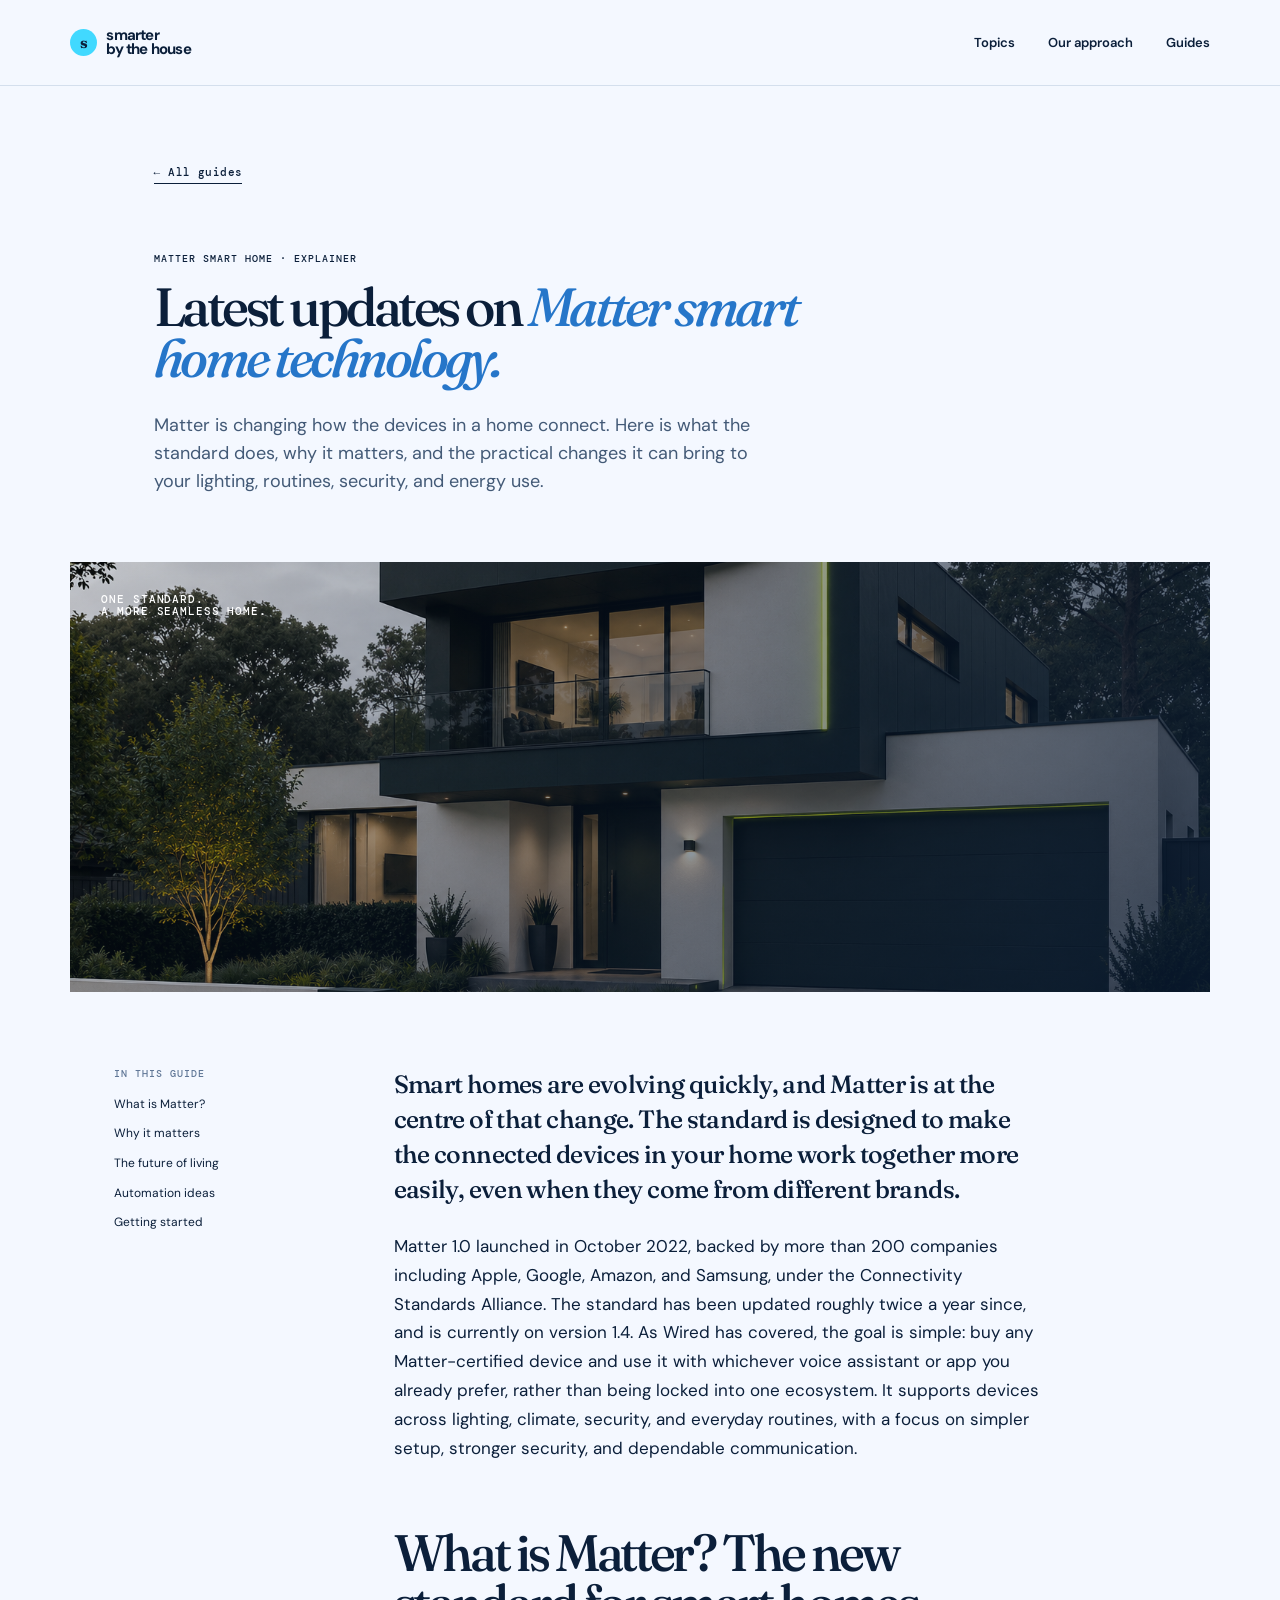
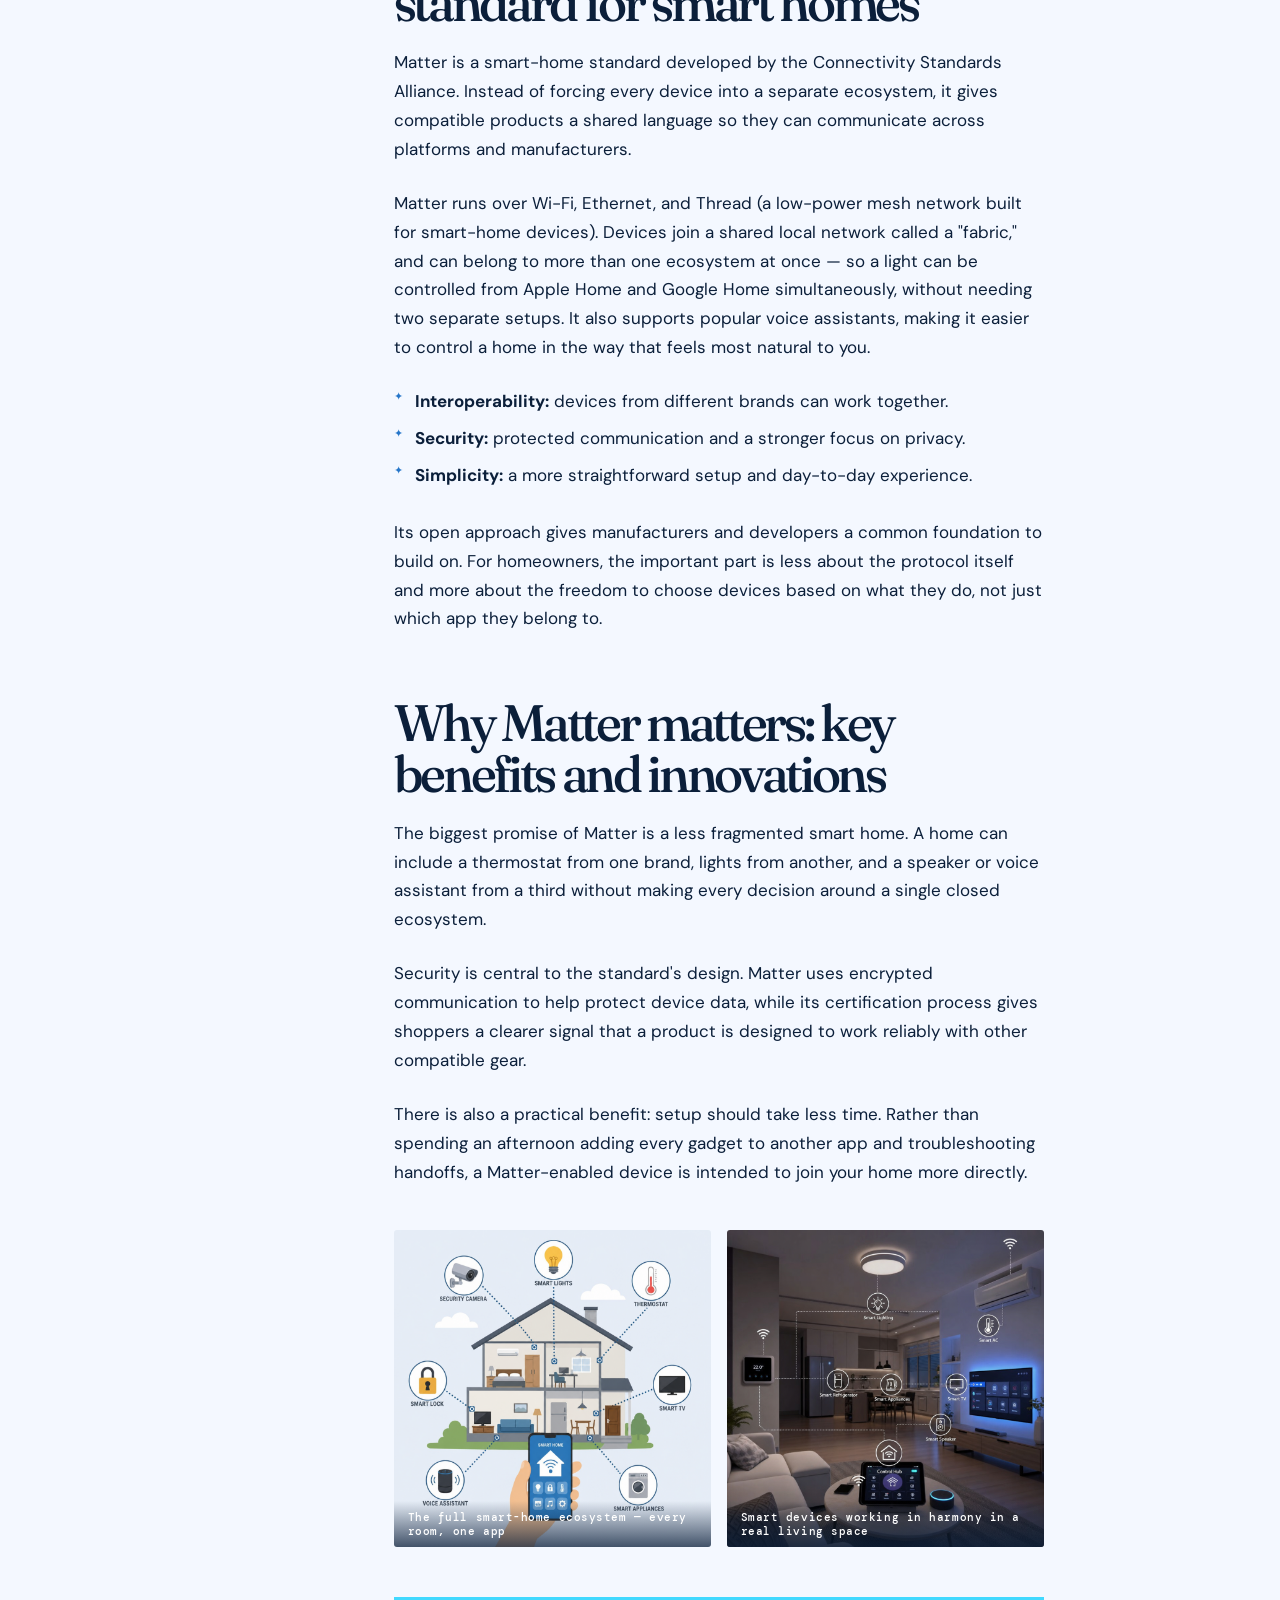
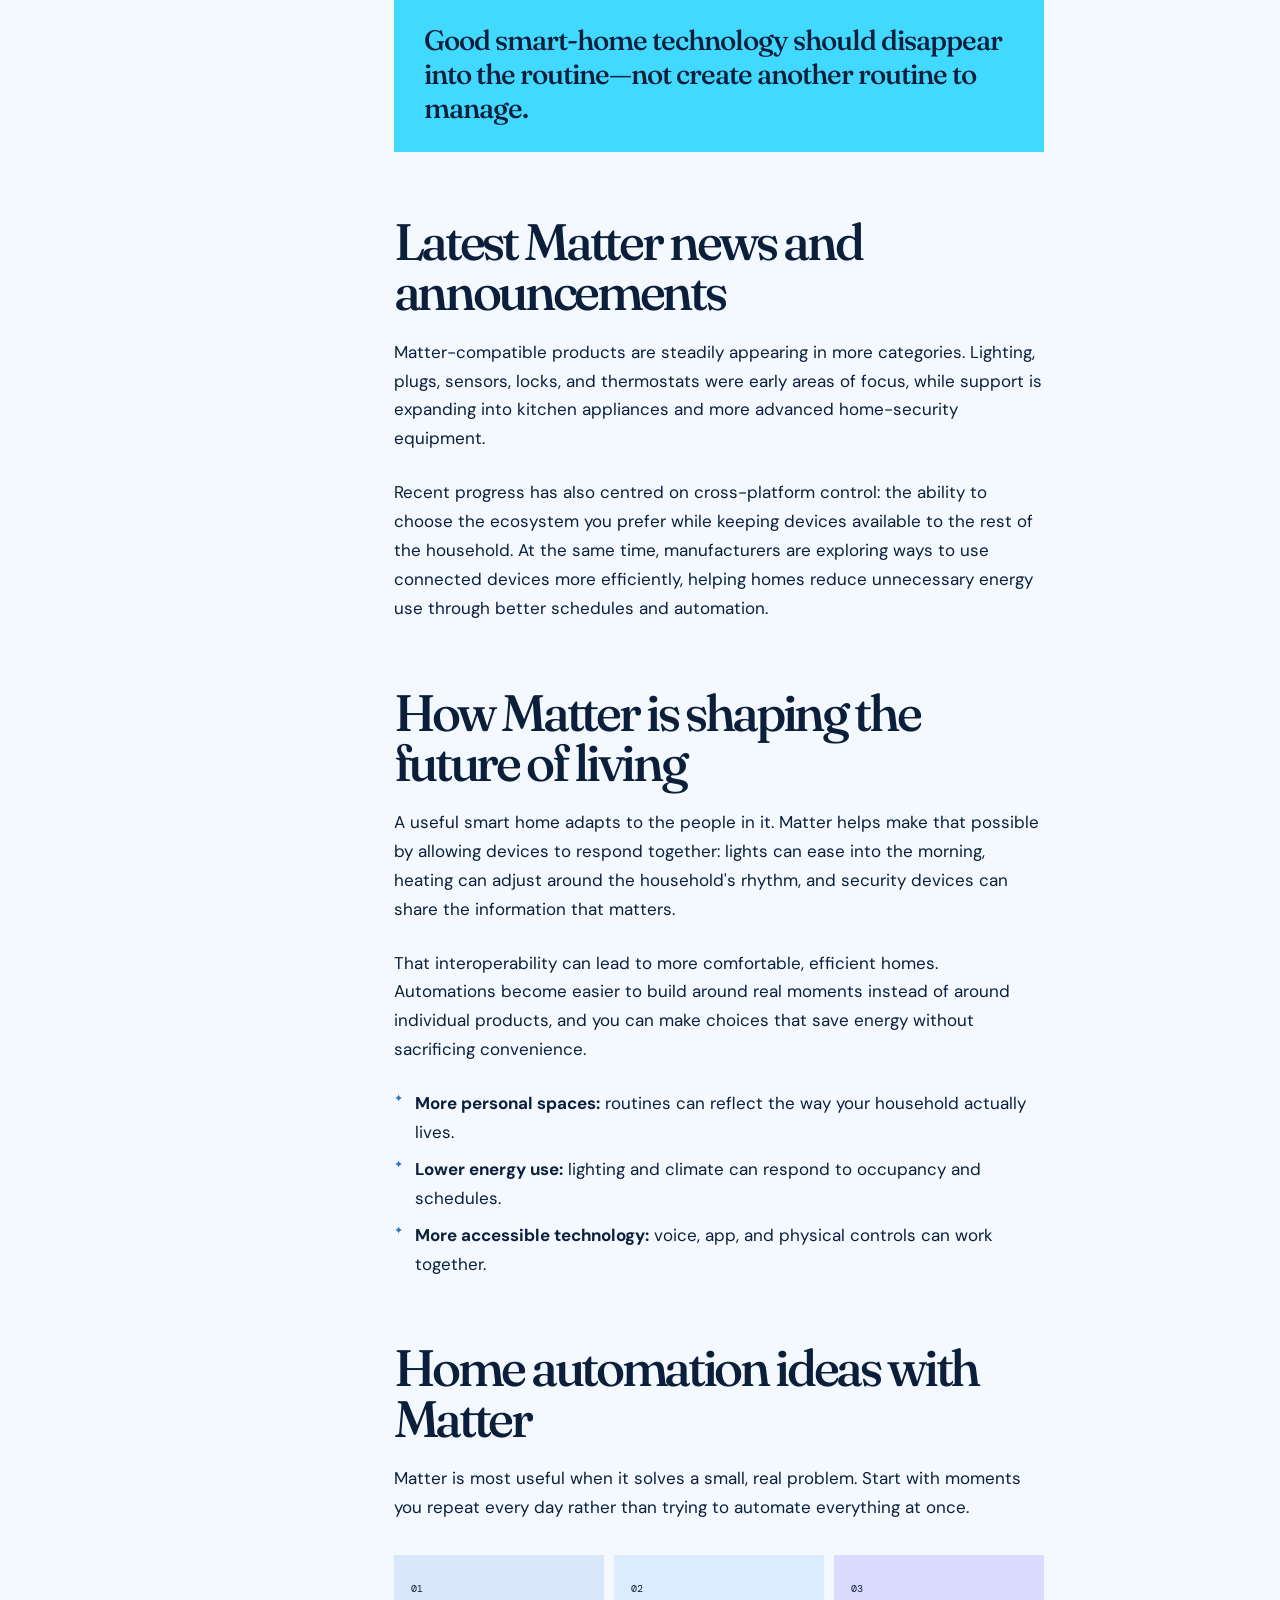
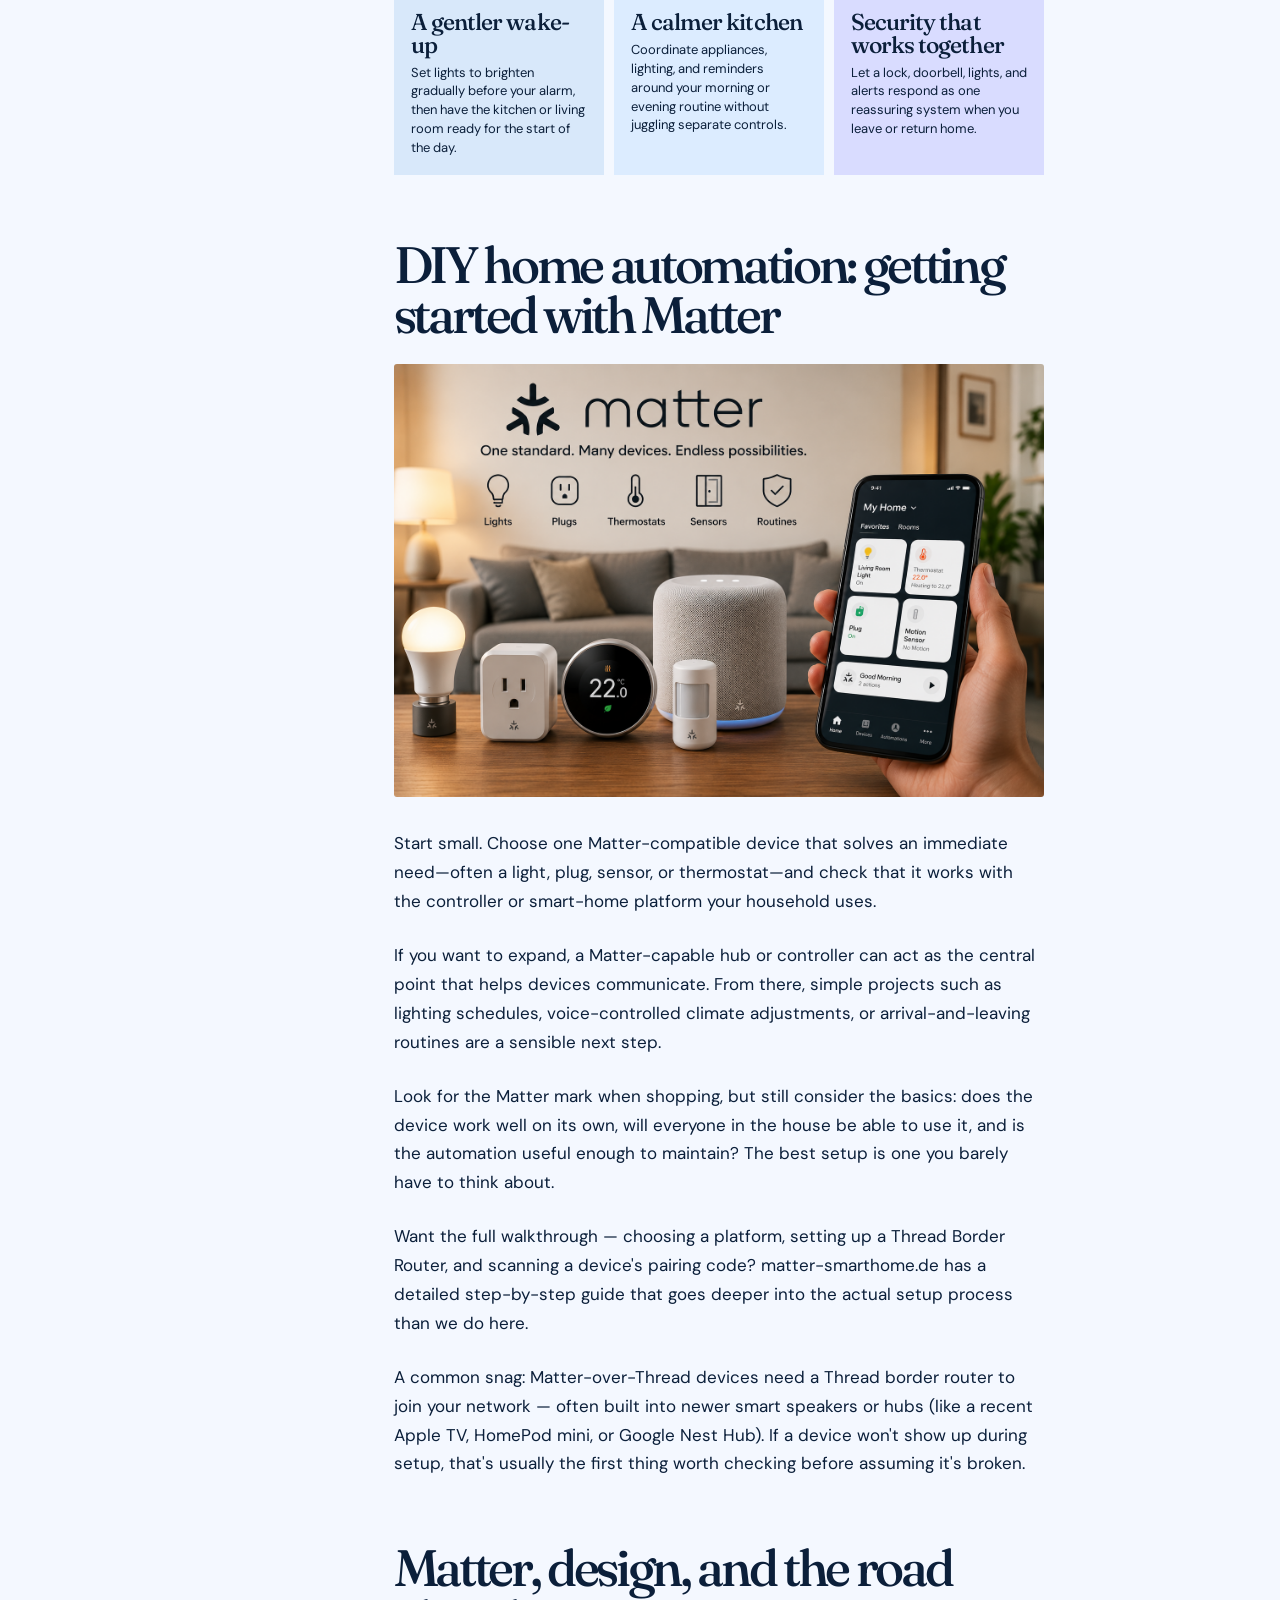
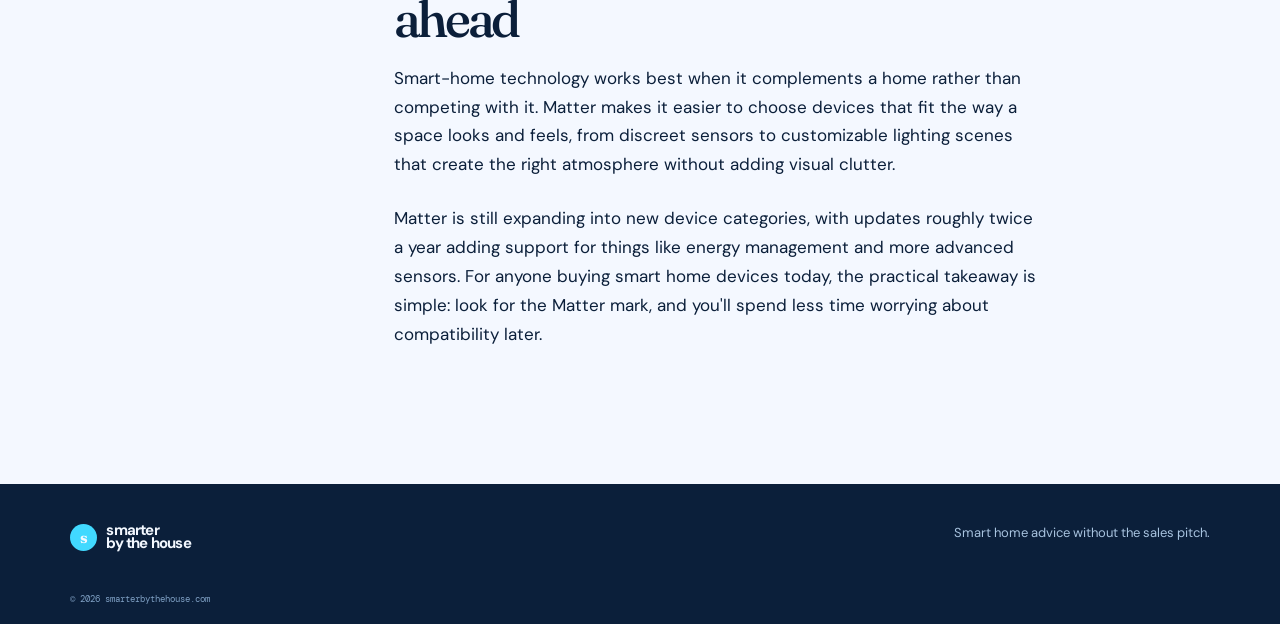
==== commit 70c8592b: "Update matter-smart-home.html" ====
--- a/matter-smart-home.html
+++ b/matter-smart-home.html
@@ -75,7 +75,7 @@
 
           <div class="article-content">
             <p class="article-lead">Smart homes are evolving quickly, and Matter is at the centre of that change. The standard is designed to make the connected devices in your home work together more easily, even when they come from different brands.</p>
-            <p>Matter 1.0 launched in October 2022, backed by more than 200 companies including Apple, Google, Amazon, and Samsung, under the Connectivity Standards Alliance. The standard has been updated roughly twice a year since, and is currently on version 1.4. It supports devices across lighting, climate, security, and everyday routines, with a focus on simpler setup, stronger security, and dependable communication.</p>
+            <p>Matter 1.0 launched in October 2022, backed by more than 200 companies including Apple, Google, Amazon, and Samsung, under the Connectivity Standards Alliance. The standard has been updated roughly twice a year since, and is currently on version 1.4. As <a href="https://www.wired.com/story/what-is-matter/" rel="noopener">Wired has covered</a>, the goal is simple: buy any Matter-certified device and use it with whichever voice assistant or app you already prefer, rather than being locked into one ecosystem. It supports devices across lighting, climate, security, and everyday routines, with a focus on simpler setup, stronger security, and dependable communication.</p>
 
             <h2 id="what-is-matter">What is Matter? The new standard for smart homes</h2>
             <p>Matter is a smart-home standard developed by the <a href="https://csa-iot.org/all-solutions/matter/" rel="noopener">Connectivity Standards Alliance</a>. Instead of forcing every device into a separate ecosystem, it gives compatible products a shared language so they can communicate across platforms and manufacturers.</p>
@@ -134,6 +134,7 @@
             <p>Start small. Choose one Matter-compatible device that solves an immediate need&mdash;often a light, plug, sensor, or thermostat&mdash;and check that it works with the controller or smart-home platform your household uses.</p>
             <p>If you want to expand, a Matter-capable hub or controller can act as the central point that helps devices communicate. From there, simple projects such as lighting schedules, voice-controlled climate adjustments, or arrival-and-leaving routines are a sensible next step.</p>
             <p>Look for the Matter mark when shopping, but still consider the basics: does the device work well on its own, will everyone in the house be able to use it, and is the automation useful enough to maintain? The best setup is one you barely have to think about.</p>
+            <p>Want the full walkthrough &mdash; choosing a platform, setting up a Thread Border Router, and scanning a device's pairing code? <a href="https://matter-smarthome.de/en/practice/how-to-set-up-a-smart-home-with-matter-step-by-step/" rel="noopener">matter-smarthome.de has a detailed step-by-step guide</a> that goes deeper into the actual setup process than we do here.</p>
 
             <p>A common snag: Matter-over-Thread devices need a Thread border router to join your network &mdash; often built into newer smart speakers or hubs (like a recent Apple TV, HomePod mini, or Google Nest Hub). If a device won't show up during setup, that's usually the first thing worth checking before assuming it's broken.</p>
 
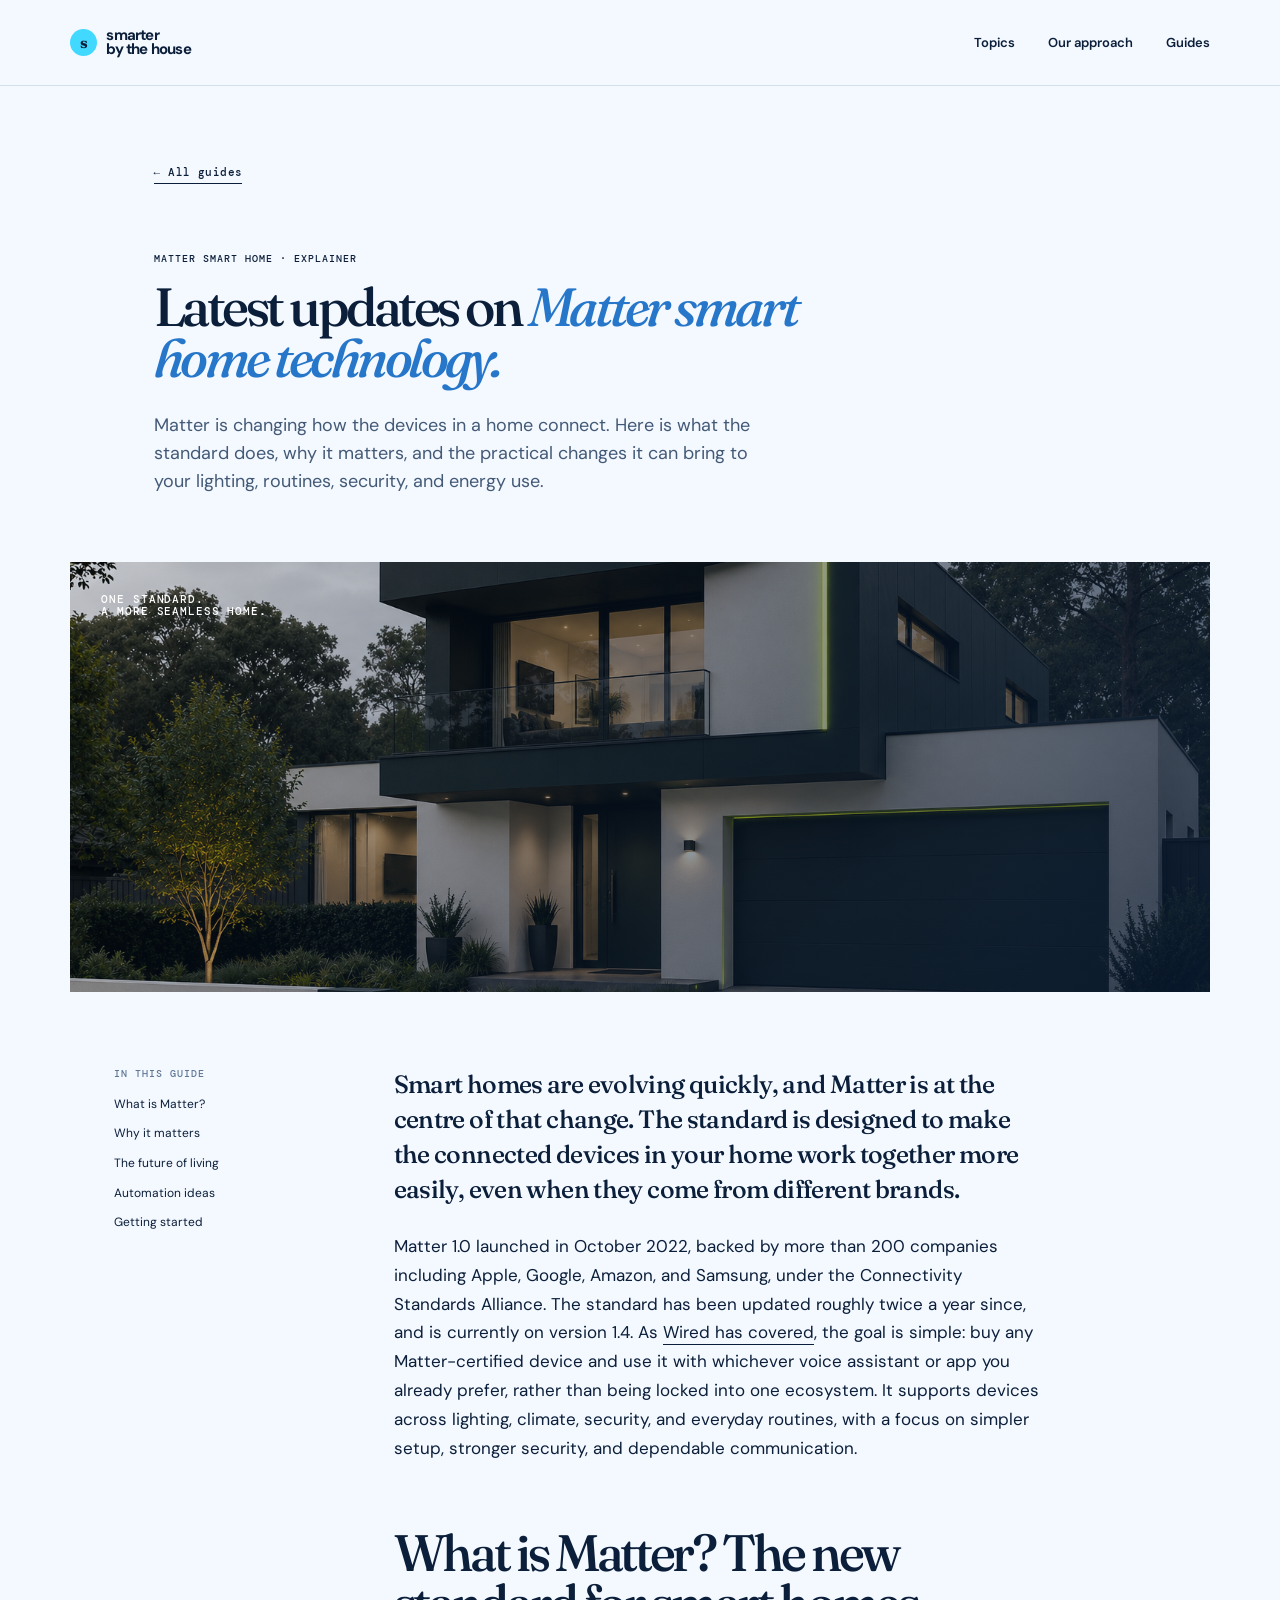
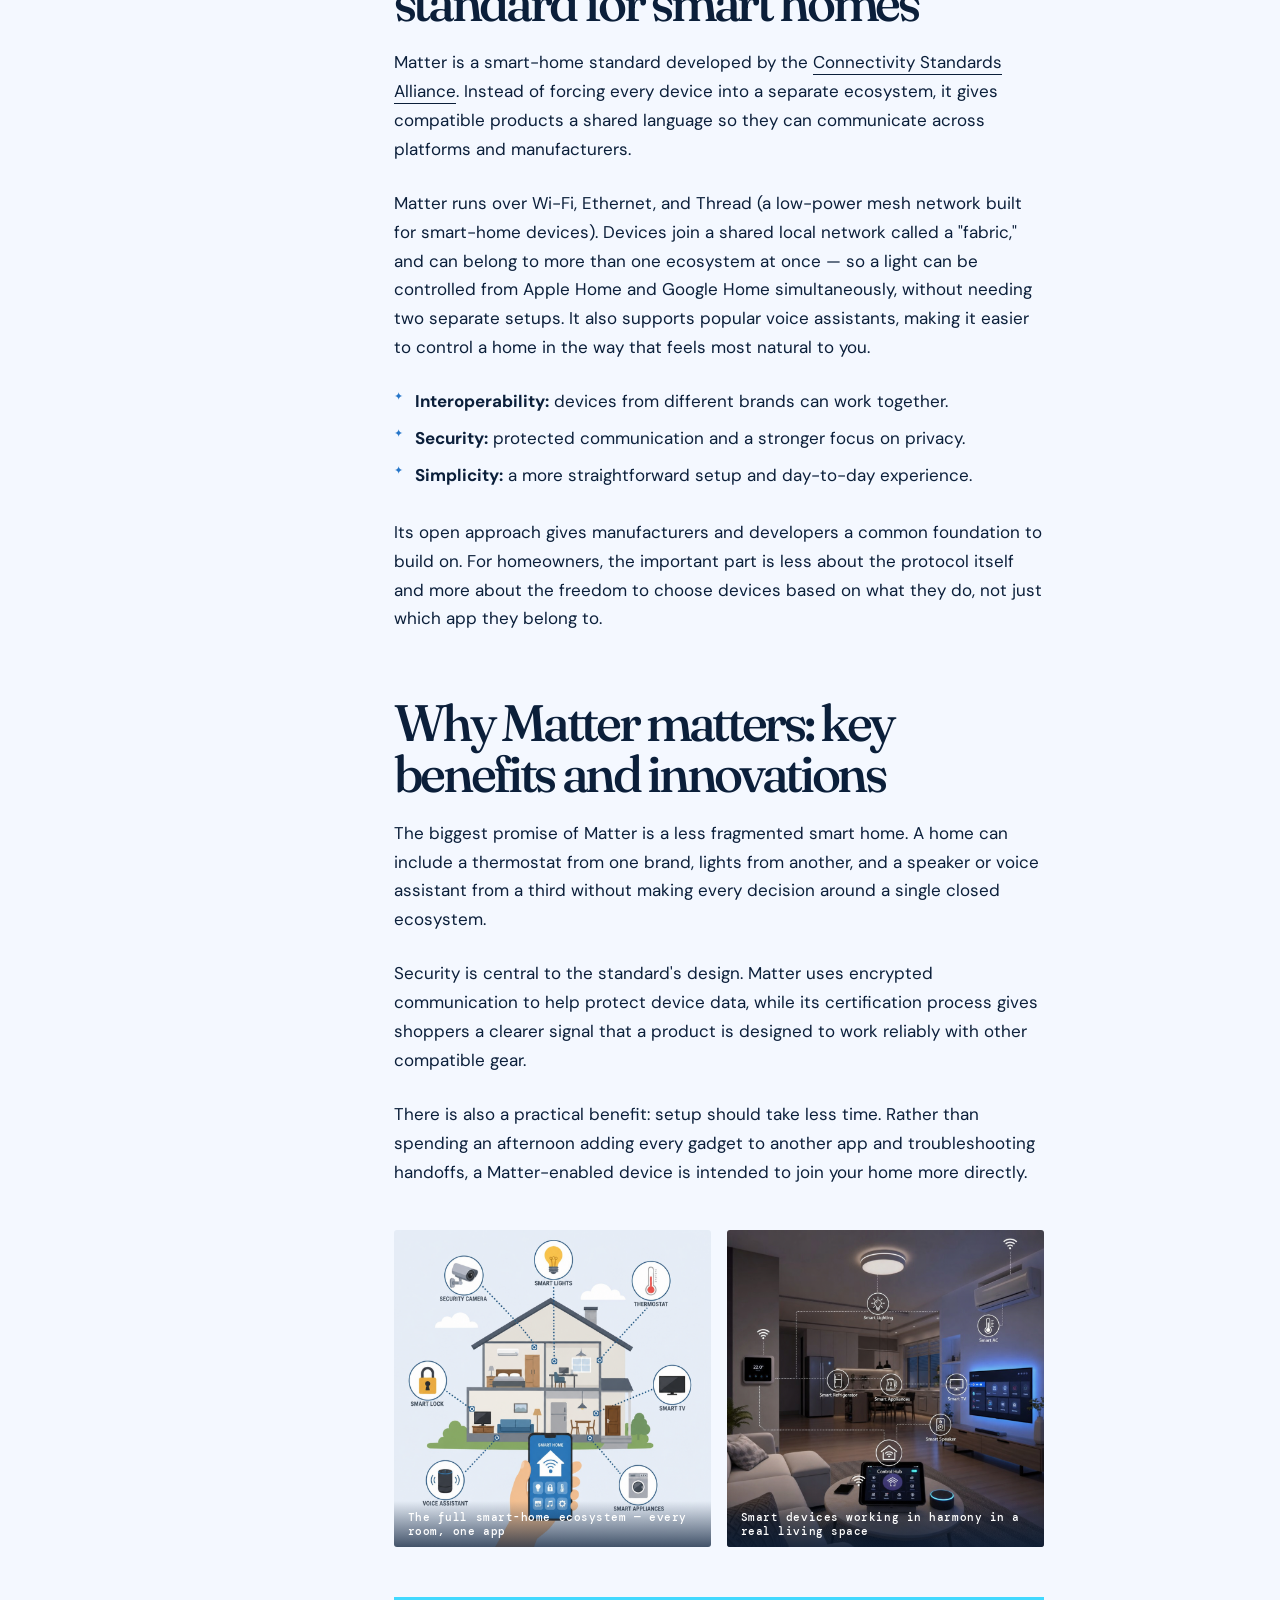
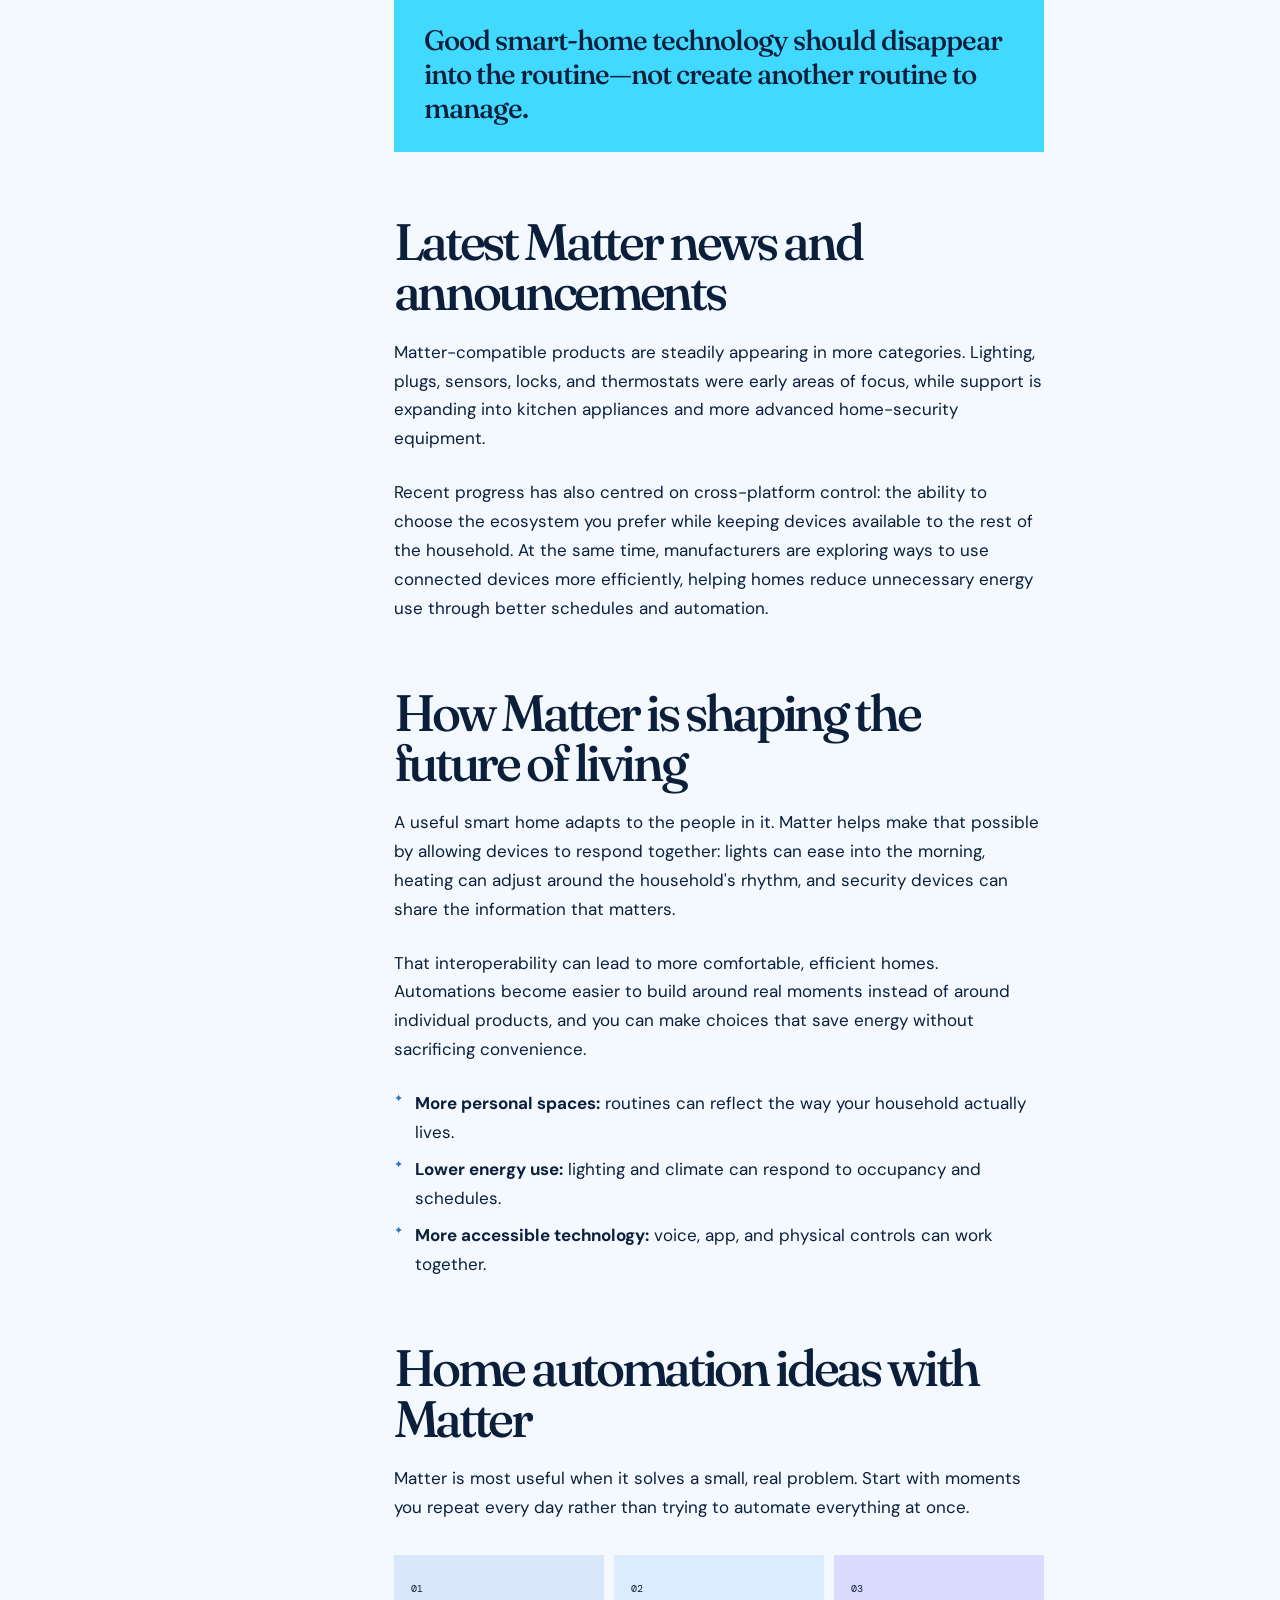
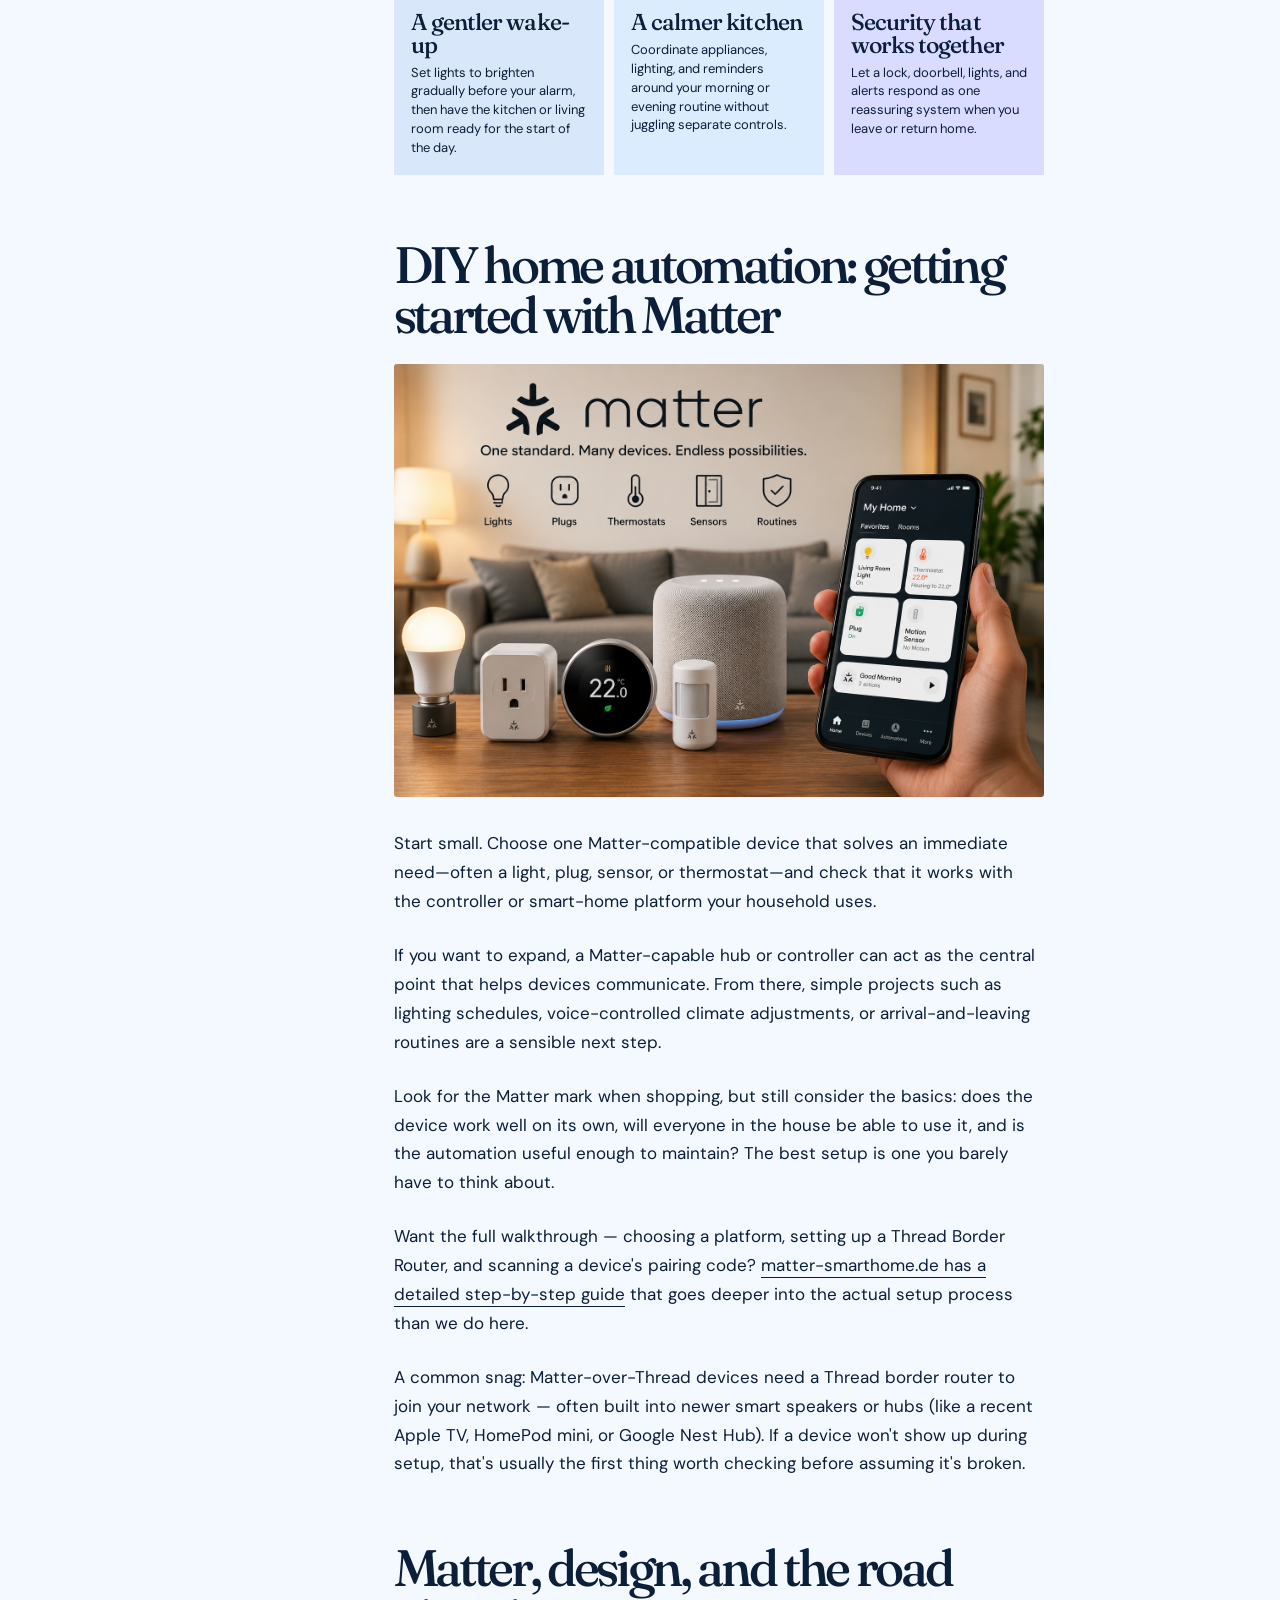
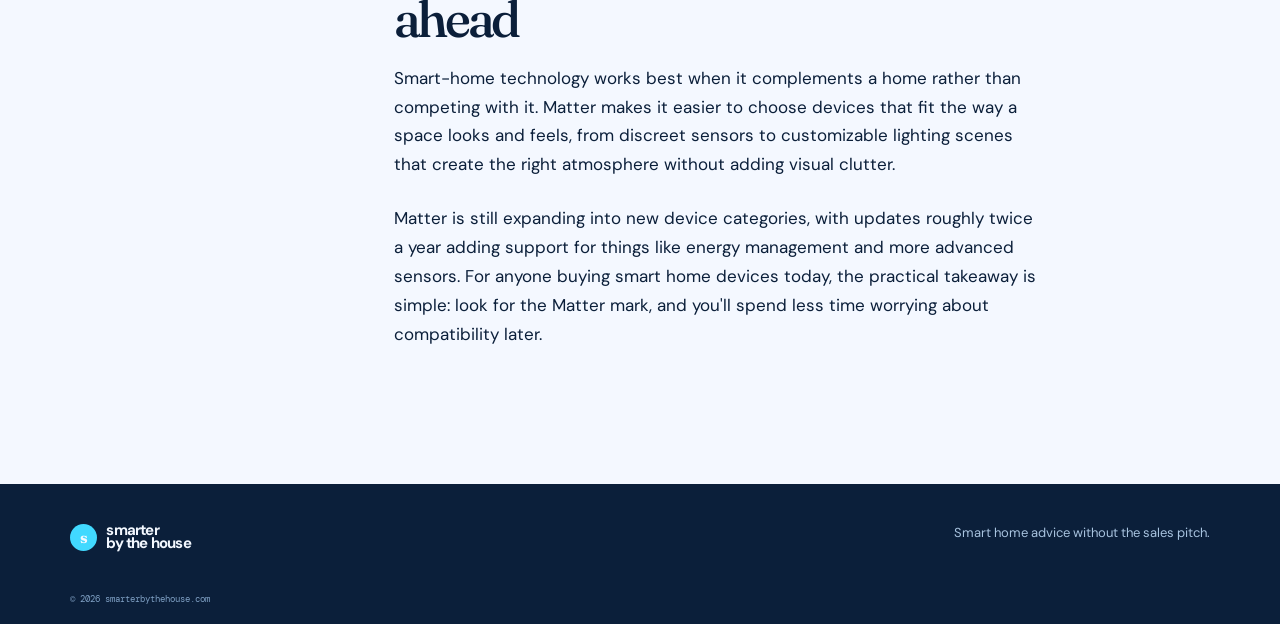
==== commit dcf276c8: "Update matter-smart-home.html" ====
--- a/matter-smart-home.html
+++ b/matter-smart-home.html
@@ -13,7 +13,7 @@
     <meta charset="UTF-8" />
     <meta name="viewport" content="width=device-width, initial-scale=1.0" />
     <meta name="description" content="Stay updated with the latest in Matter smart home news. Discover how this revolutionary tech unifies home automation, enhancing security and interoperability." />
-    <title>Matter Smart Home: Latest News &amp; Innovations | SmarterByTheHouse</title>
+    <title>Matter Smart Home Explained | SmarterByTheHouse</title>
     <link rel="canonical" href="https://smarterbythehouse.donorororo.workers.dev/matter-smart-home" />
 
     <meta property="og:type" content="article" />
--- a/styles.css
+++ b/styles.css
@@ -60,6 +60,22 @@
 .article-showcase-fig img { width: 100%; aspect-ratio: 1 / 1; object-fit: cover; display: block; transition: transform .5s ease; }
 .article-showcase-fig:hover img { transform: scale(1.04); }
 .article-showcase-fig figcaption { position: absolute; bottom: 0; left: 0; right: 0; padding: 9px 14px; background: linear-gradient(to top, rgba(11,31,58,.75), transparent); color: #fff; font: 500 11px "DM Mono", monospace; letter-spacing: .05em; }
+
+/* In-paragraph content links — the rest of the file already uses a
+   border-bottom to signal "clickable" (.back-link, .guide-card a,
+   .article-aside a:hover), so this extends that same convention to
+   links inside article body text, which previously had no affordance
+   at all. Uses the existing #2676c9 accent (already used for h1/h2 em
+   and list bullets) rather than introducing a new color. */
+.article-content a {
+  border-bottom: 1px solid var(--ink);
+  padding-bottom: 1px;
+}
+.article-content a:hover {
+  border-color: #2676c9;
+  color: #2676c9;
+}
+
 @media (max-width: 850px) { .site-header { height: 68px; }.menu-toggle { display: grid; gap: 5px; padding: 10px; border: 0; background: transparent; }.menu-toggle span { display: block; width: 21px; height: 1px; background: var(--ink); } nav { position: absolute; top: 68px; left: 0; right: 0; z-index: 10; display: none; padding: 12px 5vw 19px; flex-direction: column; gap: 4px; background: var(--paper); border-bottom: 1px solid var(--line); } nav.open { display: flex; } nav a { padding: 9px 0; }.hero { min-height: 0; grid-template-columns: 1fr; padding: 0; }.hero-copy { min-height: 510px; padding: 78px 7vw 50px; }.hero-visual { min-height: 410px; }.sun { width: 310px; }.lamp { left: 19%; transform: scale(.8); transform-origin: bottom left; }.plant { transform: scale(.78); transform-origin: bottom right; }.intro-band { justify-content: flex-start; padding-left: 20px; }.intro-band p:nth-of-type(2) { display: none; }.section { padding: 76px 7vw; }.topic-grid { grid-template-columns: 1fr 1fr; margin-top: 38px; }.topic-card { min-height: 240px; }.approach { grid-template-columns: 1fr; }.approach-art { min-height: 400px; }.approach-copy { padding: 75px 7vw; }.guide-grid { grid-template-columns: 1fr; margin-top: 38px; }.guide-card { min-height: 280px; } footer { padding: 35px 7vw 18px; } }
 @media (max-width: 850px) { .article-hero { padding: 55px 7vw 46px; }.article-feature { min-height: 320px; margin: 0; }.article-layout { grid-template-columns: 1fr; gap: 35px; margin-top: 52px; padding: 0 7vw; }.article-aside { position: static; padding-bottom: 22px; border-bottom: 1px solid var(--line); }.idea-grid { grid-template-columns: 1fr; }.article-showcase { grid-template-columns: 1fr; }.article-showcase-fig img { aspect-ratio: 4 / 3; } }
 @media (max-width: 480px) { h1 { font-size: 3.7rem; }.hero-copy { min-height: 480px; }.topic-grid { grid-template-columns: 1fr; }.topic-card { min-height: 210px; }.hero-visual { min-height: 330px; }.window { border-width: 8px; }.window i { border-width: 3px; }.approach-art { min-height: 340px; }.home-shape { transform: translateX(-50%) scale(.78); transform-origin: bottom center; } footer { grid-template-columns: 1fr; } footer > p { text-align: left; }.article-hero h1 { font-size: 3.45rem; }.article-dek { font-size: 16px; }.back-link { margin-bottom: 48px; }.article-content { font-size: 16px; }.article-lead { font-size: 22px; }.article-content blockquote { padding: 23px; font-size: 24px; } }
